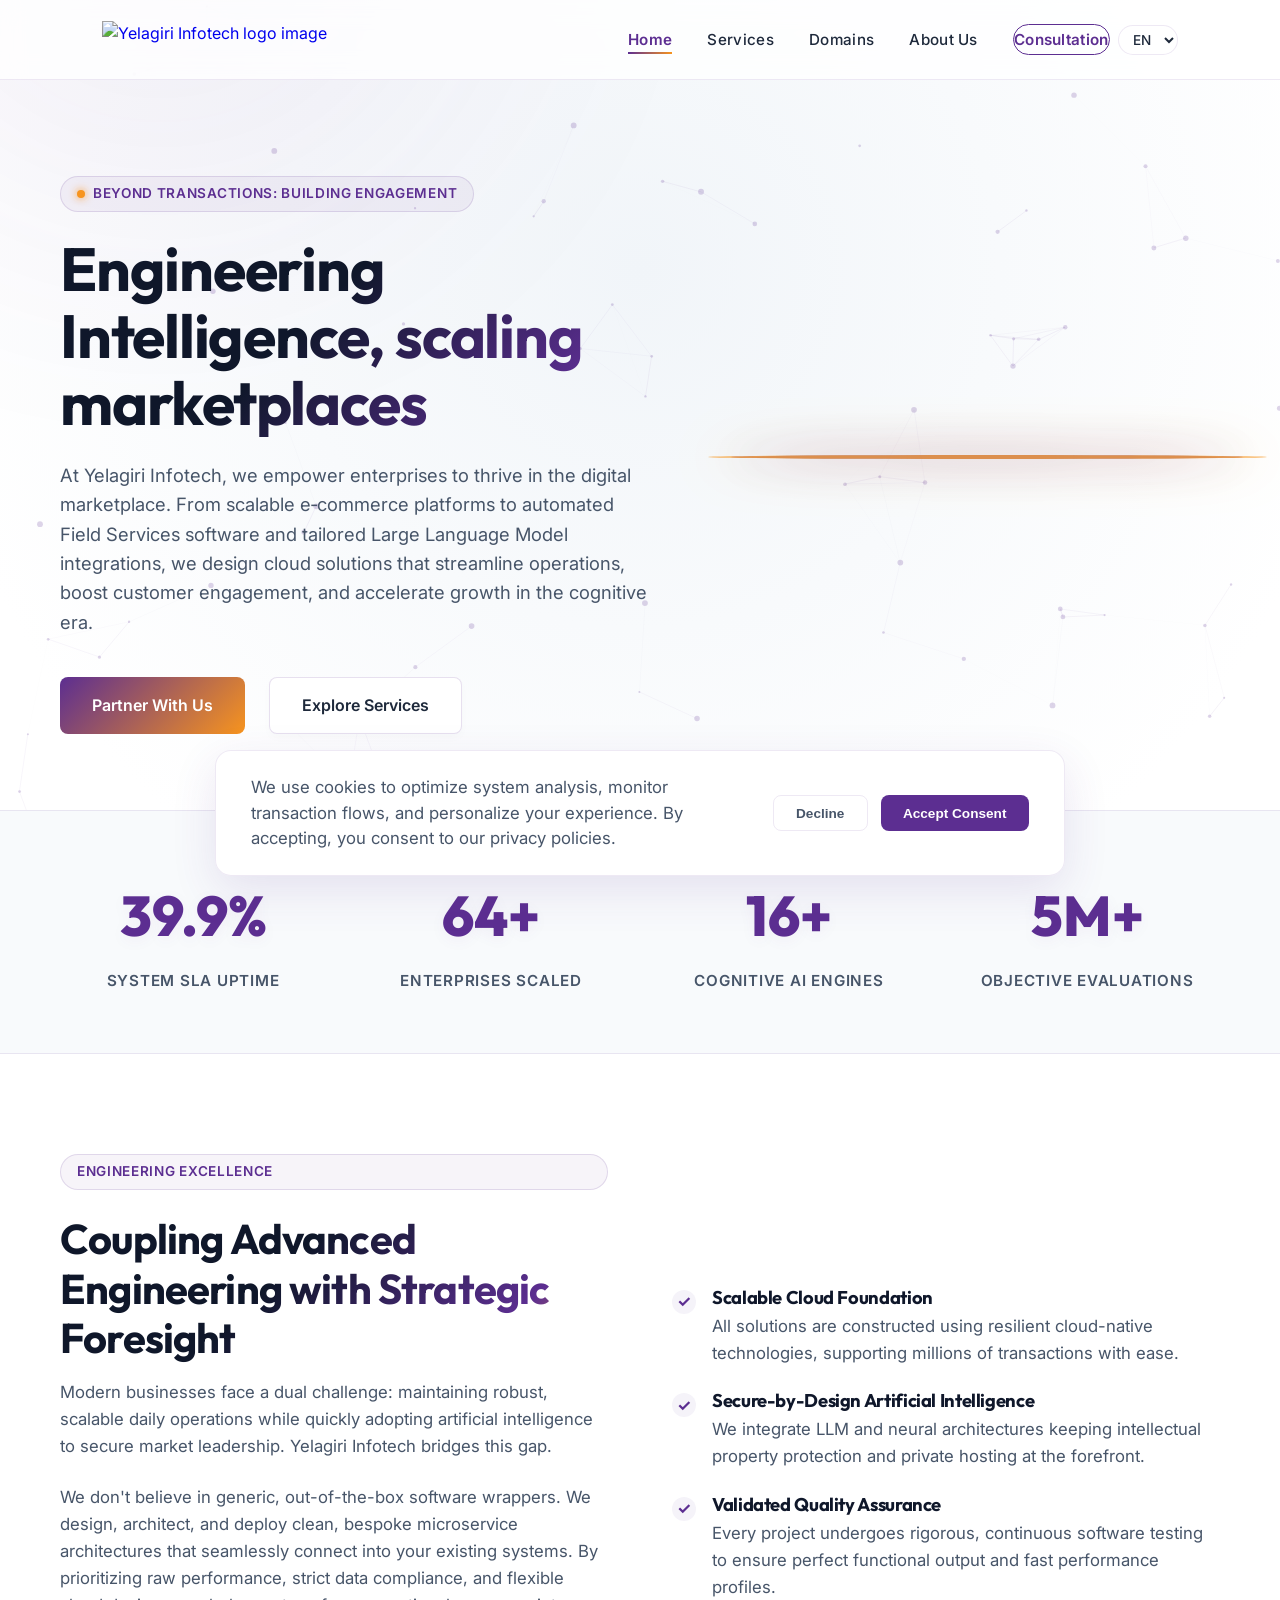
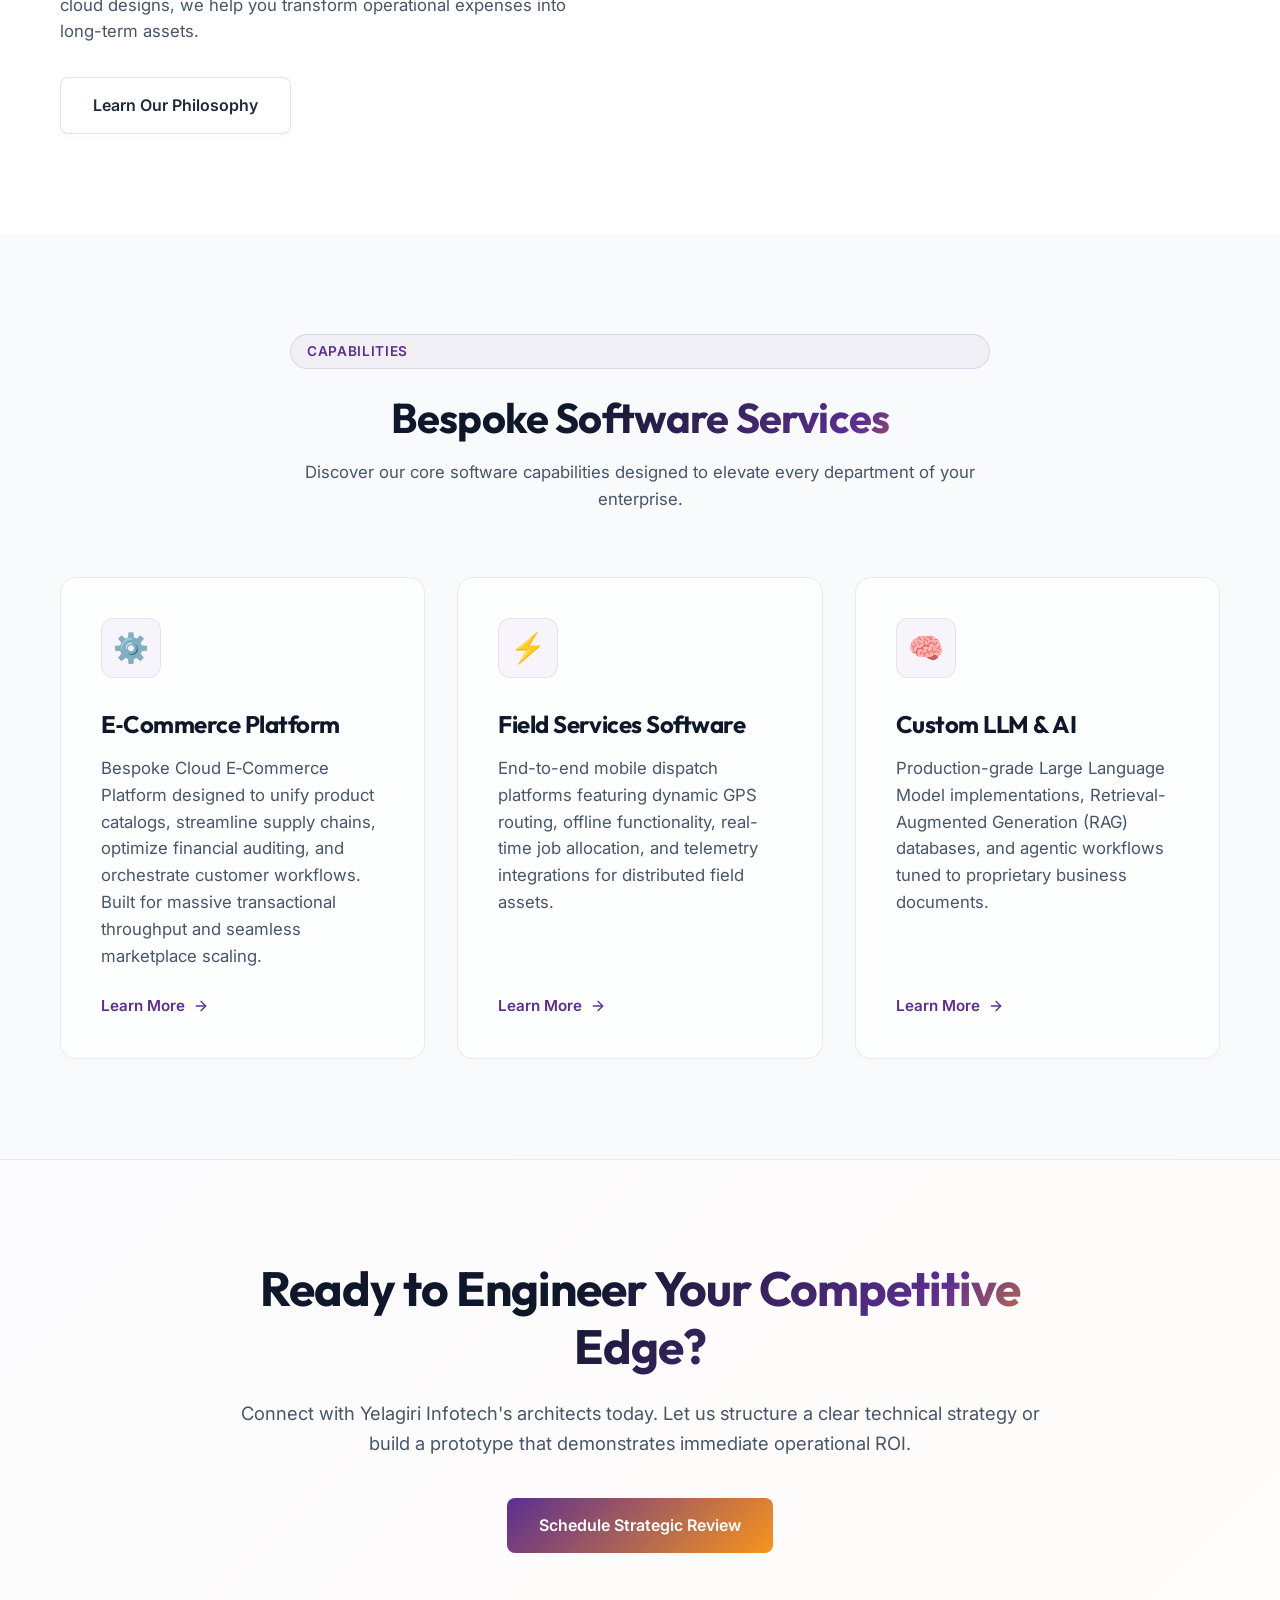
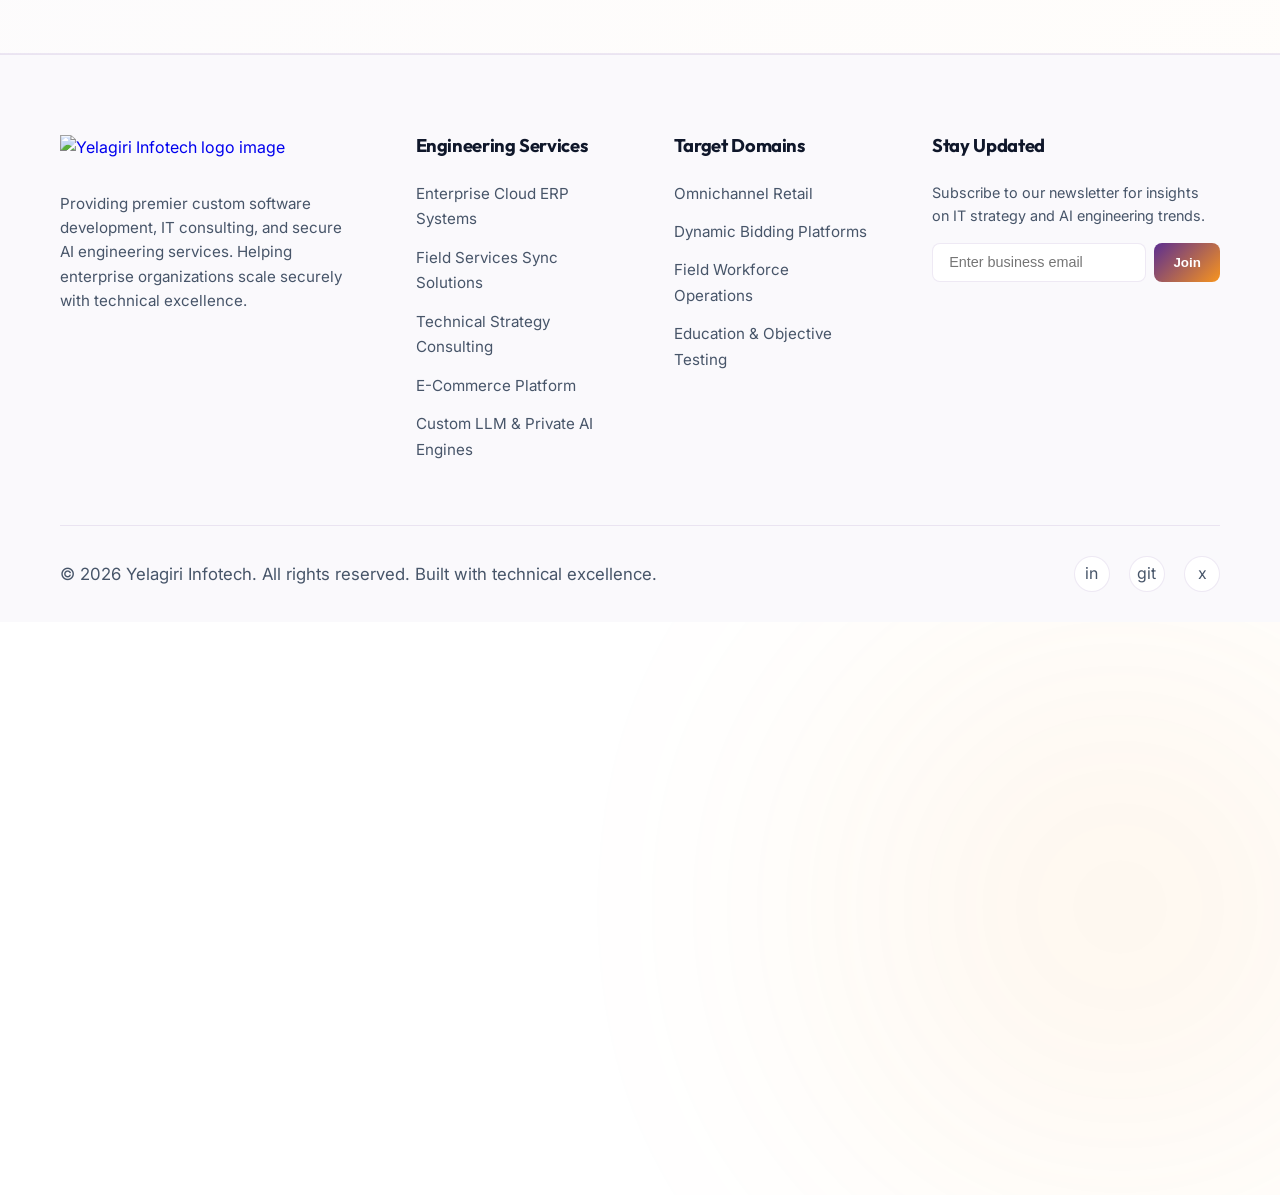
==== index.html @ 875fb86e "Add files via upload" ====
<!DOCTYPE html>
<html lang="en">
<head>
    <meta charset="UTF-8">
    <meta name="viewport" content="width=device-width, initial-scale=1.0">
    <title>Yelagiri Infotech | Engineering Intelligence.
Building Products That Last.</title>
    <meta name="description" content="Yelagiri Infotech is a premium software service provider. We engineer cloud ERP, automated Field Services software, custom Large Language Models (LLM), and provide technical strategy consulting and software testing.">
    <meta name="keywords" content="Yelagiri Infotech, AI business transformation, enterprise ERP developer, Field Services Software, Technical Strategy Consulting, Software testing services, custom LLM integration, retail software, bidding system, objective education assessment">
    
    <!-- Open Graph tags for SEO -->
    <meta property="og:title" content="Yelagiri Infotech | Delivering precision, scale, and intelligence">
    <meta property="og:description" content="Premium software development & AI strategy. Custom ERP, field services software, and LLM applications designed to optimize enterprise workflows.">
    <meta property="og:type" content="website">
    <meta property="og:url" content="https://www.yelagiriinfotech.com">
    <meta property="og:image" content="assets/yelagiri-infotech-logo.png">

    <!-- CSS -->
    <link rel="stylesheet" href="style.css">
</head>
<body>

    <!-- Particle canvas background -->
    <canvas id="bg-canvas"></canvas>
    
    <!-- Visual background glow orbs -->
    <div class="blur-orb orb-primary"></div>
    <div class="blur-orb orb-secondary"></div>

    <!-- Sticky Navigation Header -->
    <header class="header-nav" id="mainHeader">
        <a href="index.html" class="logo" id="headerLogo">
            <img src="assets/yelagiri-infotech-logo.png" alt="Yelagiri Infotech logo image" class="logo-img" id="headerLogoImg">
        </a>
        <nav style="display: flex; align-items: center;">
            <ul class="nav-links" id="navLinksList">
                <li><a href="index.html" id="navHome" class="active" data-i18n="navHome">Home</a></li>
                <li><a href="services.html" id="navServices" data-i18n="navServices">Services</a></li>
                <li><a href="domains.html" id="navDomains" data-i18n="navDomains">Domains</a></li>
                <li><a href="about.html" id="navAbout" data-i18n="navAbout">About Us</a></li>
                <li><a href="contact.html" id="navContact" class="nav-cta" data-i18n="navContact">Consultation</a></li>
            </ul>
            <div class="lang-selector-wrapper" id="headerLangWrapper">
                <select class="lang-select" aria-label="Language selector" id="headerLangSelect">
                    <option value="en">EN</option>
                    <option value="fr">FR</option>
                    <option value="es">ES</option>
                </select>
            </div>
        </nav>
        <div class="menu-toggle" id="mobileMenuBtn" aria-label="Toggle navigation menu">
            <span></span>
            <span></span>
            <span></span>
        </div>
    </header>

    <main>
        <!-- Hero Section -->
        <section class="hero-sec" id="heroSection">
            <div class="container">
                <div class="hero-grid">
                    <div class="hero-content">
                        <div class="badge" id="heroBadge">
                            <span class="badge-pulse"></span>
                            <span data-i18n="heroBadge">Next-Gen Enterprise Architecture</span>
                        </div>
                        <h1 class="hero-title gradient-text" data-i18n="heroTitle"> Engineering Intelligence.
Building Products That Last.</h1>
                        <p class="hero-desc" data-i18n="heroDesc">
                            At Yelagiri Infotech, we build custom cloud solutions that solve complex operations. We deliver next-generation ecommerce systems, automated Field Services software, robust SAAS products, specialized mobile apps and tailored Large Language Model integrations to prepare your business for the cognitive era.
                        </p>
                        <div class="hero-ctas">
                            <a href="contact.html" class="btn btn-primary" id="heroCtaPrimary" data-i18n="heroCtaPrimary">Start Your Project</a>
                            <a href="services.html" class="btn btn-secondary" id="heroCtaSecondary" data-i18n="heroCtaSecondary">Explore Services</a>
                        </div>
                    </div>
                    <div class="hero-visual">
                        <div class="hero-glow-ring"></div>
                        <div class="hero-glow-ring-2"></div>
                       <!-- <div class="image-container" id="heroImgWrapper"> 
                            <img src="assets/hero_tech_ai.png" alt="Yelagiri Infotech AI and enterprise software architecture visual representation" id="heroImg"> </div> -->
                        </div>
                    </div>
                </div>
            </div>
        </section>

        <!-- Stats Section -->
        <section class="stats-sec" id="statsSection">
            <div class="container">
                <div class="stats-grid" id="statsContainer">
                    <div class="stat-item">
                        <span class="stat-num" data-target="99" data-suffix=".9%" id="statUptime">0%</span>
                        <span class="stat-label" data-i18n="statUptimeLabel">System SLA Uptime</span>
                    </div>
                    <div class="stat-item">
                        <span class="stat-num" data-target="150" data-suffix="+" id="statClients">0</span>
                        <span class="stat-label" data-i18n="statClientsLabel">Enterprises Scaled</span>
                    </div>
                    <div class="stat-item">
                        <span class="stat-num" data-target="35" data-suffix="+" id="statLlm">0</span>
                        <span class="stat-label" data-i18n="statLlmLabel">Cognitive AI Engines</span>
                    </div>
                    <div class="stat-item">
                        <span class="stat-num" data-target="8" data-suffix="M+" id="statAssess">0</span>
                        <span class="stat-label" data-i18n="statAssessLabel">Objective Evaluations</span>
                    </div>
                </div>
            </div>
        </section>

        <!-- Intro/Core Philosophy Section -->
        <section class="section" id="philosophySection">
            <div class="container">
                <div class="about-grid">
                    <div class="about-text">
                        <div class="badge" data-i18n="philBadge">Engineering Excellence</div>
                        <h2 class="section-title gradient-text" data-i18n="philTitle">Coupling Advanced Engineering with Strategic Foresight</h2>
                        <p style="margin-bottom: 1.5rem;" data-i18n="philText1">
                            Modern businesses face a dual challenge: maintaining robust, scalable daily operations while quickly adopting artificial intelligence to secure market leadership. Yelagiri Infotech bridges this gap.
                        </p>
                        <p style="margin-bottom: 2rem;" data-i18n="philText2">
                            We don't believe in generic, out-of-the-box software wrappers. We design, architect, and deploy clean, bespoke microservice architectures that seamlessly connect into your existing systems. By prioritizing raw performance, strict data compliance, and flexible cloud designs, we help you transform operational expenses into long-term assets.
                        </p>
                        <a href="about.html" class="btn btn-secondary" id="philosophyBtn" data-i18n="philBtn">Learn Our Philosophy</a>
                    </div>
                    <div class="about-features" id="philosophyFeats">
                        <div class="about-feat-item">
                            <div class="about-feat-icon">✓</div>
                            <div class="about-feat-text">
                                <h4 data-i18n="philFeatTitle1">Scalable Cloud Foundation</h4>
                                <p data-i18n="philFeatDesc1">All solutions are constructed using resilient cloud-native technologies, supporting millions of transactions with ease.</p>
                            </div>
                        </div>
                        <div class="about-feat-item">
                            <div class="about-feat-icon">✓</div>
                            <div class="about-feat-text">
                                <h4 data-i18n="philFeatTitle2">Secure-by-Design Artificial Intelligence</h4>
                                <p data-i18n="philFeatDesc2">We integrate LLM and neural architectures keeping intellectual property protection and private hosting at the forefront.</p>
                            </div>
                        </div>
                        <div class="about-feat-item">
                            <div class="about-feat-icon">✓</div>
                            <div class="about-feat-text">
                                <h4 data-i18n="philFeatTitle3">Validated Quality Assurance</h4>
                                <p data-i18n="philFeatDesc3">Every project undergoes rigorous, continuous software testing to ensure perfect functional output and fast performance profiles.</p>
                            </div>
                        </div>
                    </div>
                </div>
            </div>
        </section>

        <!-- Services Preview Section -->
        <section class="section" id="servicesPreviewSection" style="background: var(--bg-section-alt);">
            <div class="container">
                <div class="section-header">
                    <div class="badge" data-i18n="servBadge">Capabilities</div>
                    <h2 class="section-title gradient-text" data-i18n="servTitle">Bespoke Software Services</h2>
                    <p data-i18n="servDesc">Discover our core software capabilities designed to elevate every department of your enterprise.</p>
                </div>
                <div class="glass-grid" id="serviceCardsGrid">
                    
                    <div class="glass-card" id="cardERP">
                        <div class="card-icon">⚙️</div>
                        <h3 class="card-title" data-i18n="servCardTitle1">Cloud ERP Systems</h3>
                        <p class="card-desc" data-i18n="servCardDesc1">Bespoke Enterprise Resource Planning software developed to centralize supply chains, financial auditing, inventory pools, and personnel workflows. Built for massive transactional throughput.</p>
                        <a href="services.html?tab=tab-testing" class="card-link" id="linkCardERP"><span data-i18n="servCardLink1">Learn More</span> <svg width="16" height="16" viewBox="0 0 24 24" fill="none" stroke="currentColor" stroke-width="2" stroke-linecap="round" stroke-linejoin="round"><line x1="5" y1="12" x2="19" y2="12"></line><polyline points="12 5 19 12 12 19"></polyline></svg></a>
                    </div>

                    <div class="glass-card" id="cardFieldServices">
                        <div class="card-icon">⚡</div>
                        <h3 class="card-title" data-i18n="servCardTitle2">Field Services Software</h3>
                        <p class="card-desc" data-i18n="servCardDesc2">End-to-end mobile dispatch platforms featuring dynamic GPS routing, offline functionality, real-time job allocation, and telemetry integrations for distributed field assets.</p>
                        <a href="services.html?tab=tab-field" class="card-link" id="linkCardField"><span data-i18n="servCardLink2">Learn More</span> <svg width="16" height="16" viewBox="0 0 24 24" fill="none" stroke="currentColor" stroke-width="2" stroke-linecap="round" stroke-linejoin="round"><line x1="5" y1="12" x2="19" y2="12"></line><polyline points="12 5 19 12 12 19"></polyline></svg></a>
                    </div>

                    <div class="glass-card" id="cardLLM">
                        <div class="card-icon">🧠</div>
                        <h3 class="card-title" data-i18n="servCardTitle3">Custom LLM & AI</h3>
                        <p class="card-desc" data-i18n="servCardDesc3">Production-grade Large Language Model implementations, Retrieval-Augmented Generation (RAG) databases, and agentic workflows tuned to proprietary business documents.</p>
                        <a href="services.html?tab=tab-llm" class="card-link" id="linkCardLlm"><span data-i18n="servCardLink3">Learn More</span> <svg width="16" height="16" viewBox="0 0 24 24" fill="none" stroke="currentColor" stroke-width="2" stroke-linecap="round" stroke-linejoin="round"><line x1="5" y1="12" x2="19" y2="12"></line><polyline points="12 5 19 12 12 19"></polyline></svg></a>
                    </div>

                </div>
            </div>
        </section>

        <!-- CTA Section -->
        <section class="section cta-sec" id="homepageCtaSec">
            <div class="container">
                <div class="cta-box">
                    <h2 class="cta-title gradient-text" data-i18n="ctaTitle">Ready to Engineer Your Competitive Edge?</h2>
                    <p class="cta-desc" data-i18n="ctaDesc">
                        Connect with Yelagiri Infotech's architects today. Let us structure a clear technical strategy or build a prototype that demonstrates immediate operational ROI.
                    </p>
                    <a href="contact.html" class="btn btn-primary" id="ctaBtnMain" data-i18n="ctaBtn">Schedule Strategic Review</a>
                </div>
            </div>
        </section>
    </main>

    <!-- Footer -->
    <footer class="footer" id="mainFooter">
        <div class="container">
            <div class="footer-grid">
                <div class="footer-logo-desc">
                    <a href="index.html" class="logo" id="footerLogo">
                        <img src="assets/yelagiri-infotech-logo.png" alt="Yelagiri Infotech logo image" class="logo-img" id="footerLogoImg">
                    </a>
                    <p class="footer-desc" data-i18n="footerDesc">
                        Providing premier custom software development, IT consulting, and secure AI engineering services. Helping enterprise organizations scale securely with technical excellence.
                    </p>
                </div>
                <div>
                    <h3 class="footer-title" data-i18n="footerServicesTitle">Engineering Services</h3>
                    <ul class="footer-links" id="footerServicesLinks">
                        <li><a href="services.html?tab=tab-erp" id="fLinkERP" data-i18n="optErp">Enterprise ERP Systems</a></li>
                        <li><a href="services.html?tab=tab-field" id="fLinkField" data-i18n="optField">Field Services Software</a></li>
                        <li><a href="services.html?tab=tab-strategy" id="fLinkStrategy" data-i18n="optStrategy">Tech Strategy Consulting</a></li>
                        <li><a href="services.html?tab=tab-testing" id="fLinkTesting" data-i18n="optTesting">E-Commerce Platform</a></li>
                        <li><a href="services.html?tab=tab-llm" id="fLinkLlm" data-i18n="optLlm">LLM & Generative AI</a></li>
                    </ul>
                </div>
                <div>
                    <h3 class="footer-title" data-i18n="footerDomainsTitle">Target Domains</h3>
                    <ul class="footer-links" id="footerDomainsLinks">
                        <li><a href="domains.html#retail" id="fLinkRetail">Omnichannel Retail</a></li>
                        <li><a href="domains.html#bidding" id="fLinkBidding">Dynamic Bidding Platforms</a></li>
                        <li><a href="domains.html#field" id="fLinkFieldSect">Field Workforce Operations</a></li>
                        <li><a href="domains.html#education" id="fLinkEdu">Education & Objective Testing</a></li>
                    </ul>
                </div>
                <div>
                    <h3 class="footer-title" data-i18n="footerNewsletterTitle">Stay Updated</h3>
                    <p class="footer-newsletter-p" data-i18n="footerNewsletterP">Subscribe to our newsletter for insights on IT strategy and AI engineering trends.</p>
                    <form class="newsletter-form" id="newsletterForm" onsubmit="event.preventDefault(); alert('Thank you for subscribing to Yelagiri Infotech insights!'); this.reset();">
                        <input type="email" class="newsletter-input" data-i18n="footerNewsletterPlaceholder" placeholder="Enter business email" required aria-label="Business email address">
                        <button type="submit" class="newsletter-btn" id="newsletterSubmit" data-i18n="footerNewsletterBtn">Join</button>
                    </form>
                </div>
            </div>
            <div class="footer-bottom">
                <p data-i18n="footerCopyright">&copy; 2026 Yelagiri Infotech. All rights reserved. Built with technical excellence.</p>
                <div class="social-links">
                    <a href="https://linkedin.com" target="_blank" rel="noopener" class="social-link" id="socLinkedin" aria-label="Yelagiri Infotech LinkedIn profile">in</a>
                    <a href="https://github.com" target="_blank" rel="noopener" class="social-link" id="socGithub" aria-label="Yelagiri Infotech GitHub workspace">git</a>
                    <a href="https://twitter.com" target="_blank" rel="noopener" class="social-link" id="socTwitter" aria-label="Yelagiri Infotech Twitter profile">x</a>
                </div>
            </div>
        </div>
    </footer>

    <!-- Cookie Consent Banner -->
    <div class="cookie-banner" id="cookieBanner">
        <div class="cookie-content">
            <p data-i18n="cookieText">We use cookies to optimize system analysis, monitor transaction flows, and personalize your experience. By accepting, you consent to our privacy policies.</p>
        </div>
        <div class="cookie-btns">
            <button class="cookie-btn cookie-btn-decline" id="cookieDeclineBtn" data-i18n="cookieDecline">Decline</button>
            <button class="cookie-btn cookie-btn-accept" id="cookieAcceptBtn" data-i18n="cookieAccept">Accept Consent</button>
        </div>
    </div>

    <!-- Script -->
    <script src="script.js"></script>
</body>
</html>
---- style.css ----
@import url('https://fonts.googleapis.com/css2?family=Inter:wght@300;400;500;600&family=Outfit:wght@400;500;600;700;800&display=swap');

/* --- Theme Variables (Light Mode Redesign) --- */
:root {
    --bg-main: #ffffff;
    --bg-section-alt: #f8fafc;
    --bg-card: rgba(255, 255, 255, 0.75);
    --bg-card-hover: rgba(255, 255, 255, 0.95);
    --border-card: rgba(92, 46, 145, 0.1);
    --border-card-active: rgba(247, 148, 30, 0.4);
    
    --color-primary: #5c2e91;       /* Corporate Purple */
    --color-secondary: #f7941e;     /* Corporate Orange */
    --color-accent: #5c2e91;
    --color-success: #10B981;
    
    --text-main: #1e293b;           /* Slate Dark */
    --text-muted: #475569;          /* Slate Medium */
    --text-dark: #0f172a;
    
    --font-heading: 'Outfit', sans-serif;
    --font-body: 'Inter', sans-serif;
    
    --glow-primary: 0 0 20px rgba(92, 46, 145, 0.15);
    --glow-secondary: 0 0 20px rgba(247, 148, 30, 0.15);
    
    --transition-fast: 0.2s ease;
    --transition-medium: 0.4s cubic-bezier(0.16, 1, 0.3, 1);
}

/* --- Base Resets --- */
* {
    margin: 0;
    padding: 0;
    box-sizing: border-box;
}

html {
    scroll-behavior: smooth;
    font-size: 16px;
    background-color: var(--bg-main);
    color: var(--text-main);
    font-family: var(--font-body);
}

body {
    min-height: 100vh;
    overflow-x: hidden;
    position: relative;
    line-height: 1.6;
}

/* --- Layout Background and AI Particles Canvas --- */
#bg-canvas {
    position: fixed;
    top: 0;
    left: 0;
    width: 100%;
    height: 100%;
    z-index: -2;
    pointer-events: none;
    background: radial-gradient(circle at 50% 30%, #f1f5f9 0%, var(--bg-main) 80%);
}

.blur-orb {
    position: absolute;
    width: 45vw;
    height: 45vw;
    border-radius: 50%;
    z-index: -1;
    filter: blur(140px);
    pointer-events: none;
    opacity: 0.08; /* Softened for light mode */
}

.orb-primary {
    top: -10%;
    left: -10%;
    background: var(--color-primary);
    animation: orb-drift 25s infinite alternate ease-in-out;
}

.orb-secondary {
    bottom: -15%;
    right: -10%;
    background: var(--color-secondary);
    animation: orb-drift 30s infinite alternate-reverse ease-in-out;
}

@keyframes orb-drift {
    0% { transform: translate(0, 0) scale(1); }
    100% { transform: translate(8%, 5%) scale(1.15); }
}

/* --- Scrollbar Customization --- */
::-webkit-scrollbar {
    width: 8px;
}
::-webkit-scrollbar-track {
    background: var(--bg-main);
}
::-webkit-scrollbar-thumb {
    background: #e2e8f0;
    border-radius: 4px;
}
::-webkit-scrollbar-thumb:hover {
    background: var(--color-primary);
}

/* --- Typography Helpers --- */
h1, h2, h3, h4, h5, h6 {
    font-family: var(--font-heading);
    font-weight: 700;
    letter-spacing: -0.02em;
    line-height: 1.2;
    color: var(--text-dark);
}

.gradient-text {
    background: linear-gradient(135deg, var(--text-dark) 40%, var(--color-primary) 80%, var(--color-secondary) 100%);
    -webkit-background-clip: text;
    -webkit-text-fill-color: transparent;
}

.gradient-accent-text {
    background: linear-gradient(135deg, var(--color-primary) 0%, var(--color-secondary) 100%);
    -webkit-background-clip: text;
    -webkit-text-fill-color: transparent;
}

p {
    font-size: 1.05rem;
    color: var(--text-muted);
    font-weight: 400;
}

/* --- Premium Navigation Header --- */
.header-nav {
    position: fixed;
    top: 0;
    left: 0;
    width: 100%;
    height: 80px;
    display: flex;
    justify-content: space-between;
    align-items: center;
    padding: 0 8%;
    background: rgba(255, 255, 255, 0.8);
    backdrop-filter: blur(12px);
    -webkit-backdrop-filter: blur(12px);
    border-bottom: 1px solid var(--border-card);
    z-index: 1000;
    transition: var(--transition-medium);
}

.header-nav.scrolled {
    height: 70px;
    background: rgba(255, 255, 255, 0.95);
    box-shadow: 0 10px 30px rgba(92, 46, 145, 0.05);
}

.logo {
    display: flex;
    align-items: center;
    text-decoration: none;
}

.logo-img {
    height: 38px;
    width: auto;
    object-fit: contain;
    transition: var(--transition-fast);
}

.logo:hover .logo-img {
    transform: scale(1.02);
}

.nav-links {
    display: flex;
    list-style: none;
    gap: 2.2rem;
    align-items: center;
}

.nav-links a {
    text-decoration: none;
    color: var(--text-main);
    font-size: 0.95rem;
    font-weight: 500;
    letter-spacing: 0.02em;
    transition: var(--transition-fast);
    position: relative;
    padding: 5px 0;
}

.nav-links a::after {
    content: '';
    position: absolute;
    bottom: 0;
    left: 0;
    width: 0;
    height: 2px;
    background: linear-gradient(90deg, var(--color-primary), var(--color-secondary));
    transition: var(--transition-medium);
}

.nav-links a:hover {
    color: var(--color-primary);
}

.nav-links a:hover::after,
.nav-links a.active::after {
    width: 100%;
}

.nav-links a.active {
    color: var(--color-primary);
    font-weight: 600;
}

.nav-cta {
    padding: 0.6rem 1.4rem;
    border-radius: 30px;
    border: 1px solid var(--color-primary);
    background: transparent;
    color: var(--color-primary) !important;
    font-weight: 600 !important;
}

.nav-cta:hover {
    background: linear-gradient(135deg, var(--color-primary), var(--color-secondary));
    color: #ffffff !important;
    border-color: transparent;
    transform: translateY(-2px);
    box-shadow: var(--glow-primary);
}

.nav-cta::after {
    display: none !important;
}

/* Language Switcher Styling */
.lang-selector-wrapper {
    display: flex;
    align-items: center;
    margin-left: 0.5rem;
}

.lang-select {
    background: #ffffff;
    border: 1px solid var(--border-card);
    border-radius: 20px;
    padding: 5px 10px;
    color: var(--text-main);
    font-family: var(--font-body);
    font-size: 0.85rem;
    font-weight: 500;
    cursor: pointer;
    outline: none;
    transition: var(--transition-fast);
}

.lang-select:hover {
    border-color: var(--color-primary);
}

.lang-select:focus {
    border-color: var(--color-primary);
    box-shadow: 0 0 0 2px rgba(92, 46, 145, 0.1);
}

.menu-toggle {
    display: none;
    flex-direction: column;
    width: 24px;
    cursor: pointer;
    gap: 6px;
}

.menu-toggle span {
    height: 2px;
    width: 100%;
    background-color: var(--text-main);
    transition: var(--transition-fast);
}

/* --- Container Details --- */
.container {
    max-width: 1200px;
    margin: 0 auto;
    padding: 0 20px;
}

/* --- Hero Section Styling --- */
.hero-sec {
    min-height: 90vh;
    display: flex;
    align-items: center;
    padding-top: 100px;
    position: relative;
}

.hero-grid {
    display: grid;
    grid-template-columns: 1.15fr 0.85fr;
    gap: 4rem;
    align-items: center;
}

.hero-content {
    display: flex;
    flex-direction: column;
}

.badge {
    align-self: flex-start;
    display: flex;
    align-items: center;
    gap: 8px;
    padding: 6px 16px;
    background: rgba(92, 46, 145, 0.05);
    border: 1px solid rgba(92, 46, 145, 0.15);
    border-radius: 50px;
    color: var(--color-primary);
    font-size: 0.85rem;
    font-weight: 600;
    margin-bottom: 1.5rem;
    letter-spacing: 0.05em;
    text-transform: uppercase;
}

.badge-pulse {
    width: 8px;
    height: 8px;
    background-color: var(--color-secondary);
    border-radius: 50%;
    box-shadow: 0 0 8px var(--color-secondary);
    animation: badge-glow 1.5s infinite alternate;
}

@keyframes badge-glow {
    0% { opacity: 0.4; }
    100% { opacity: 1; transform: scale(1.2); }
}

.hero-title {
    font-size: 3.8rem;
    line-height: 1.1;
    margin-bottom: 1.5rem;
}

.hero-desc {
    font-size: 1.15rem;
    margin-bottom: 2.5rem;
    max-width: 95%;
}

.hero-ctas {
    display: flex;
    gap: 1.5rem;
}

.btn {
    display: inline-flex;
    align-items: center;
    justify-content: center;
    padding: 0.9rem 2rem;
    font-size: 1rem;
    font-weight: 600;
    border-radius: 8px;
    text-decoration: none;
    transition: var(--transition-medium);
    cursor: pointer;
}

.btn-primary {
    background: linear-gradient(135deg, var(--color-primary), var(--color-secondary));
    color: #ffffff;
    border: none;
}

.btn-primary:hover {
    transform: translateY(-3px);
    box-shadow: 0 10px 25px rgba(92, 46, 145, 0.25);
}

.btn-secondary {
    background: #ffffff;
    color: var(--text-main);
    border: 1px solid rgba(92, 46, 145, 0.15);
    box-shadow: 0 4px 10px rgba(0, 0, 0, 0.02);
}

.btn-secondary:hover {
    background: var(--bg-section-alt);
    border-color: rgba(92, 46, 145, 0.3);
    transform: translateY(-3px);
}

.hero-visual {
    position: relative;
    display: flex;
    justify-content: center;
}

.image-container {
    width: 100%;
    max-width: 450px;
    aspect-ratio: 1/1;
    border-radius: 20px;
    background: linear-gradient(135deg, rgba(92, 46, 145, 0.03), rgba(247, 148, 30, 0.03));
    border: 1px solid var(--border-card);
    overflow: hidden;
    position: relative;
    box-shadow: 0 20px 40px rgba(92, 46, 145, 0.05);
}

.image-container img {
    width: 100%;
    height: 100%;
    object-fit: cover;
    opacity: 0.95;
    transition: var(--transition-medium);
}

.image-container:hover img {
    transform: scale(1.03);
}

.hero-glow-ring {
    position: absolute;
    width: 110%;
    height: 110%;
    border: 2px solid rgba(92, 46, 145, 0.6);   /* thicker, more visible */
    border-radius: 50%;
    top: -5%;
    left: -5%;
    z-index: -1;
    animation: spin-clockwise 20s linear infinite;
    box-shadow: 0 0 40px rgba(92, 46, 145, 0.8); /* glowing effect */
}

.hero-glow-ring-2 {
    position: absolute;
    width: 120%;
    height: 120%;
    border: 2px solid rgba(247, 148, 30, 0.7);   /* stronger orange */
    border-radius: 50%;
    top: -10%;
    left: -10%;
    z-index: -1;
    animation: spin-counter 40s linear infinite;
    box-shadow: 0 0 50px rgba(247, 148, 30, 0.9); /* glowing effect */
}

@keyframes spin-clockwise {
    100% { transform: rotate(360deg); }
}
@keyframes spin-counter {
    100% { transform: rotate(-360deg); }
}

/* --- Sections Common Structure --- */
.section {
    padding: 100px 0;
    position: relative;
}

.section-header {
    text-align: center;
    max-width: 700px;
    margin: 0 auto 4rem auto;
}

.section-header .badge {
    margin-left: auto;
    margin-right: auto;
}

.section-title {
    font-size: 2.6rem;
    margin-bottom: 1rem;
}

/* --- Glassmorphism Card System --- */
.glass-grid {
    display: grid;
    grid-template-columns: repeat(auto-fit, minmax(320px, 1fr));
    gap: 2rem;
}

.glass-card {
    background: var(--bg-card);
    border: 1px solid var(--border-card);
    border-radius: 16px;
    padding: 2.5rem;
    backdrop-filter: blur(8px);
    -webkit-backdrop-filter: blur(8px);
    transition: var(--transition-medium);
    position: relative;
    overflow: hidden;
    display: flex;
    flex-direction: column;
    box-shadow: 0 4px 20px rgba(0, 0, 0, 0.01);
}

.glass-card::before {
    content: '';
    position: absolute;
    top: 0;
    left: 0;
    width: 100%;
    height: 100%;
    background: linear-gradient(135deg, rgba(92, 46, 145, 0.03) 0%, transparent 50%);
    opacity: 0;
    transition: var(--transition-medium);
    pointer-events: none;
}

.glass-card:hover {
    transform: translateY(-8px);
    background: var(--bg-card-hover);
    border-color: var(--border-card-active);
    box-shadow: 0 20px 40px rgba(92, 46, 145, 0.06);
}

.glass-card:hover::before {
    opacity: 1;
}

.card-icon {
    width: 60px;
    height: 60px;
    border-radius: 12px;
    background: rgba(92, 46, 145, 0.04);
    border: 1px solid rgba(92, 46, 145, 0.1);
    display: flex;
    align-items: center;
    justify-content: center;
    color: var(--color-primary);
    font-size: 1.8rem;
    margin-bottom: 2rem;
    transition: var(--transition-fast);
}

.glass-card:hover .card-icon {
    background: linear-gradient(135deg, var(--color-primary), var(--color-secondary));
    color: #ffffff;
    box-shadow: var(--glow-primary);
    transform: scale(1.08);
    border-color: transparent;
}

.card-title {
    font-size: 1.5rem;
    margin-bottom: 1rem;
    color: var(--text-dark);
}

.card-desc {
    margin-bottom: 1.5rem;
    flex-grow: 1;
    color: var(--text-muted);
}

.card-link {
    display: inline-flex;
    align-items: center;
    gap: 8px;
    color: var(--color-primary);
    text-decoration: none;
    font-weight: 600;
    font-size: 0.95rem;
    transition: var(--transition-fast);
}

.card-link svg {
    transition: var(--transition-fast);
}

.glass-card:hover .card-link {
    color: var(--color-secondary);
}

.glass-card:hover .card-link svg {
    transform: translateX(4px);
}

/* --- Stats Ticker Section --- */
.stats-sec {
    background: var(--bg-section-alt);
    border-top: 1px solid var(--border-card);
    border-bottom: 1px solid var(--border-card);
    padding: 60px 0;
}

.stats-grid {
    display: grid;
    grid-template-columns: repeat(4, 1fr);
    gap: 2rem;
    text-align: center;
}

.stat-item {
    display: flex;
    flex-direction: column;
    align-items: center;
}

.stat-num {
    font-size: 3.5rem;
    font-weight: 800;
    color: var(--color-primary);
    margin-bottom: 0.5rem;
    font-family: var(--font-heading);
    text-shadow: 0 4px 15px rgba(92, 46, 145, 0.05);
}

.stat-label {
    font-size: 0.95rem;
    color: var(--text-muted);
    font-weight: 600;
    text-transform: uppercase;
    letter-spacing: 0.05em;
}

/* --- Domain Matrix / Showcase Section --- */
.domain-grid {
    display: grid;
    grid-template-columns: repeat(2, 1fr);
    gap: 2.5rem;
}

.domain-card {
    display: flex;
    flex-direction: column;
    background: var(--bg-card);
    border: 1px solid var(--border-card);
    border-radius: 20px;
    overflow: hidden;
    backdrop-filter: blur(8px);
    -webkit-backdrop-filter: blur(8px);
    transition: var(--transition-medium);
    box-shadow: 0 4px 20px rgba(0, 0, 0, 0.01);
}

.domain-card:hover {
    transform: translateY(-8px);
    border-color: var(--border-card-active);
    background: var(--bg-card-hover);
    box-shadow: 0 20px 40px rgba(92, 46, 145, 0.05);
}

.domain-img-box {
    width: 100%;
    height: 240px;
    overflow: hidden;
    position: relative;
    border-bottom: 1px solid var(--border-card);
}

.domain-img-box img {
    width: 100%;
    height: 100%;
    object-fit: cover;
    opacity: 0.9;
    transition: var(--transition-medium);
}

.domain-card:hover .domain-img-box img {
    transform: scale(1.03);
}

.domain-overlay {
    position: absolute;
    top: 15px;
    left: 15px;
    background: rgba(255, 255, 255, 0.9);
    padding: 6px 14px;
    border-radius: 30px;
    border: 1px solid var(--border-card);
    font-size: 0.8rem;
    font-weight: 600;
    color: var(--color-primary);
    box-shadow: 0 2px 8px rgba(0,0,0,0.05);
}

.domain-body {
    padding: 2.5rem;
}

.domain-body h3 {
    font-size: 1.6rem;
    margin-bottom: 1rem;
    color: var(--text-dark);
}

/* --- About Focus Blocks --- */
.about-grid {
    display: grid;
    grid-template-columns: 1fr 1fr;
    gap: 4rem;
    align-items: center;
}

.about-features {
    display: flex;
    flex-direction: column;
    gap: 1.5rem;
}

.about-feat-item {
    display: flex;
    gap: 1rem;
}

.about-feat-icon {
    flex-shrink: 0;
    width: 24px;
    height: 24px;
    border-radius: 50%;
    background: rgba(92, 46, 145, 0.06);
    color: var(--color-primary);
    display: flex;
    align-items: center;
    justify-content: center;
    margin-top: 3px;
    font-weight: bold;
}

.about-feat-text h4 {
    margin-bottom: 0.25rem;
    color: var(--text-dark);
    font-size: 1.15rem;
}

/* --- Services Tab/Category Section --- */
.services-tabs-container {
    margin-top: 3rem;
}

.tabs-nav {
    display: flex;
    justify-content: center;
    gap: 1rem;
    list-style: none;
    margin-bottom: 3.5rem;
    flex-wrap: wrap;
}

.tab-btn {
    padding: 0.8rem 1.8rem;
    background: #ffffff;
    border: 1px solid var(--border-card);
    color: var(--text-muted);
    border-radius: 30px;
    cursor: pointer;
    font-weight: 600;
    font-size: 0.95rem;
    transition: var(--transition-medium);
    box-shadow: 0 2px 8px rgba(0,0,0,0.01);
}

.tab-btn:hover {
    color: var(--color-primary);
    border-color: rgba(92, 46, 145, 0.3);
}

.tab-btn.active {
    color: #ffffff;
    background: linear-gradient(135deg, var(--color-primary), var(--color-secondary));
    border-color: transparent;
    box-shadow: var(--glow-primary);
}

.tab-content {
    display: none;
    animation: fade-in-scale 0.5s cubic-bezier(0.16, 1, 0.3, 1) forwards;
}

.tab-content.active {
    display: grid;
    grid-template-columns: 1.1fr 0.9fr;
    gap: 4rem;
    align-items: center;
}

@keyframes fade-in-scale {
    from {
        opacity: 0;
        transform: scale(0.97) translateY(10px);
    }
    to {
        opacity: 1;
        transform: scale(1) translateY(0);
    }
}

.service-bullets {
    margin-top: 1.5rem;
    list-style: none;
}

.service-bullets li {
    position: relative;
    padding-left: 24px;
    margin-bottom: 0.8rem;
    color: var(--text-muted);
    font-size: 1rem;
}

.service-bullets li::before {
    content: "✓";
    position: absolute;
    left: 0;
    color: var(--color-secondary);
    font-weight: 900;
}

/* --- Contact Page Form Styling --- */
.contact-grid {
    display: grid;
    grid-template-columns: 0.85fr 1.15fr;
    gap: 4rem;
}

.contact-info-box {
    display: flex;
    flex-direction: column;
    gap: 2rem;
}

.contact-item {
    display: flex;
    gap: 1.2rem;
}

.contact-icon {
    width: 50px;
    height: 50px;
    border-radius: 10px;
    background: rgba(92, 46, 145, 0.04);
    border: 1px solid rgba(92, 46, 145, 0.1);
    display: flex;
    align-items: center;
    justify-content: center;
    color: var(--color-primary);
    font-size: 1.4rem;
    flex-shrink: 0;
}

.contact-details h4 {
    font-size: 1.1rem;
    margin-bottom: 0.25rem;
    color: var(--text-dark);
}

.contact-form-wrapper {
    background: var(--bg-card);
    border: 1px solid var(--border-card);
    border-radius: 20px;
    padding: 3rem;
    backdrop-filter: blur(8px);
    -webkit-backdrop-filter: blur(8px);
    box-shadow: 0 10px 30px rgba(92, 46, 145, 0.02);
}

.form-group-row {
    display: grid;
    grid-template-columns: 1fr 1fr;
    gap: 1.5rem;
    margin-bottom: 1.5rem;
}

.form-group {
    margin-bottom: 1.5rem;
    display: flex;
    flex-direction: column;
}

.form-group label {
    font-size: 0.9rem;
    font-weight: 600;
    color: var(--text-main);
    margin-bottom: 0.5rem;
}

.form-control {
    background: #ffffff;
    border: 1px solid var(--border-card);
    padding: 0.85rem 1.2rem;
    border-radius: 8px;
    color: var(--text-main);
    font-family: var(--font-body);
    font-size: 0.95rem;
    transition: var(--transition-fast);
}

.form-control:focus {
    outline: none;
    border-color: var(--color-primary);
    box-shadow: 0 0 0 3px rgba(92, 46, 145, 0.15);
}

textarea.form-control {
    resize: vertical;
    min-height: 120px;
}

.form-feedback {
    margin-top: 1rem;
    font-size: 0.95rem;
    display: none;
    align-items: center;
    gap: 8px;
    font-weight: 500;
}

.form-feedback.success {
    display: flex;
    color: var(--color-success);
}

.form-feedback.error {
    display: flex;
    color: #EF4444;
}

/* --- Call To Action Section --- */
.cta-sec {
    background: linear-gradient(135deg, rgba(92, 46, 145, 0.02) 0%, rgba(247, 148, 30, 0.02) 100%);
    border-top: 1px solid var(--border-card);
    border-bottom: 1px solid var(--border-card);
    text-align: center;
    position: relative;
    overflow: hidden;
}

.cta-box {
    max-width: 800px;
    margin: 0 auto;
    position: relative;
    z-index: 1;
}

.cta-title {
    font-size: 3rem;
    margin-bottom: 1.5rem;
}

.cta-desc {
    font-size: 1.15rem;
    margin-bottom: 2.5rem;
    color: var(--text-muted);
}

/* --- Premium Footer --- */
.footer {
    background: #FAF9FC; /* Very soft purple-white */
    border-top: 1px solid var(--border-card);
    padding: 80px 0 30px 0;
}

.footer-grid {
    display: grid;
    grid-template-columns: 1.5fr 1fr 1fr 1.2fr;
    gap: 4rem;
    margin-bottom: 50px;
}

.footer-logo-desc {
    display: flex;
    flex-direction: column;
}

.footer-desc {
    margin-top: 1.2rem;
    font-size: 0.95rem;
    line-height: 1.6;
    color: var(--text-muted);
}

.footer-title {
    font-size: 1.15rem;
    margin-bottom: 1.5rem;
    color: var(--text-dark);
    font-weight: 700;
}

.footer-links {
    list-style: none;
}

.footer-links li {
    margin-bottom: 0.8rem;
}

.footer-links a {
    text-decoration: none;
    color: var(--text-muted);
    font-size: 0.95rem;
    transition: var(--transition-fast);
}

.footer-links a:hover {
    color: var(--color-primary);
    padding-left: 5px;
}

.footer-newsletter-p {
    font-size: 0.9rem;
    margin-bottom: 1rem;
    color: var(--text-muted);
}

.newsletter-form {
    display: flex;
    gap: 8px;
}

.newsletter-input {
    flex-grow: 1;
    background: #ffffff;
    border: 1px solid var(--border-card);
    border-radius: 8px;
    padding: 0.65rem 1rem;
    color: var(--text-main);
    font-size: 0.9rem;
}

.newsletter-input:focus {
    outline: none;
    border-color: var(--color-primary);
}

.newsletter-btn {
    padding: 0.65rem 1.2rem;
    border: none;
    border-radius: 8px;
    background: linear-gradient(135deg, var(--color-primary), var(--color-secondary));
    color: #ffffff;
    font-weight: 600;
    cursor: pointer;
    transition: var(--transition-medium);
}

.newsletter-btn:hover {
    box-shadow: var(--glow-primary);
    transform: translateY(-1px);
}

.footer-bottom {
    border-top: 1px solid var(--border-card);
    padding-top: 30px;
    display: flex;
    justify-content: space-between;
    align-items: center;
    color: var(--text-muted);
    font-size: 0.85rem;
}

.social-links {
    display: flex;
    gap: 1.2rem;
}

.social-link {
    width: 36px;
    height: 36px;
    border-radius: 50%;
    border: 1px solid var(--border-card);
    background: #ffffff;
    display: flex;
    align-items: center;
    justify-content: center;
    color: var(--text-muted);
    font-size: 1rem;
    text-decoration: none;
    transition: var(--transition-medium);
}

.social-link:hover {
    color: var(--color-primary);
    border-color: var(--color-primary);
    background: rgba(92, 46, 145, 0.04);
    transform: translateY(-3px);
}

/* --- Cookie Consent Banner Styling --- */
.cookie-banner {
    position: fixed;
    bottom: -200px;
    left: 50%;
    transform: translateX(-50%);
    width: 90%;
    max-width: 850px;
    background: rgba(255, 255, 255, 0.95);
    border: 1px solid var(--border-card);
    box-shadow: 0 15px 45px rgba(92, 46, 145, 0.12);
    border-radius: 16px;
    padding: 1.5rem 2.2rem;
    display: flex;
    justify-content: space-between;
    align-items: center;
    gap: 2.5rem;
    z-index: 9999;
    backdrop-filter: blur(12px);
    -webkit-backdrop-filter: blur(12px);
    transition: bottom 0.6s cubic-bezier(0.16, 1, 0.3, 1);
}

.cookie-banner.show {
    bottom: 24px;
}

.cookie-content {
    font-size: 0.92rem;
    color: var(--text-muted);
    line-height: 1.5;
}

.cookie-content p {
    margin: 0;
    color: var(--text-muted);
}

.cookie-btns {
    display: flex;
    gap: 0.8rem;
    flex-shrink: 0;
}

.cookie-btn {
    padding: 0.6rem 1.4rem;
    font-size: 0.85rem;
    font-weight: 600;
    border-radius: 8px;
    cursor: pointer;
    border: none;
    transition: var(--transition-fast);
}

.cookie-btn-accept {
    background: var(--color-primary);
    color: #ffffff;
}

.cookie-btn-accept:hover {
    background: #462270;
    box-shadow: var(--glow-primary);
}

.cookie-btn-decline {
    background: transparent;
    color: var(--text-muted);
    border: 1px solid var(--border-card);
}

.cookie-btn-decline:hover {
    background: rgba(0, 0, 0, 0.03);
    color: var(--text-main);
}

/* --- Responsive Adaptations --- */
@media (max-width: 1024px) {
    .header-nav {
        padding: 0 5%;
    }
    .hero-grid {
        gap: 2rem;
    }
    .hero-title {
        font-size: 3rem;
    }
    .footer-grid {
        grid-template-columns: repeat(2, 1fr);
        gap: 3rem;
    }
}

@media (max-width: 768px) {
    .menu-toggle {
        display: flex;
    }
    
    .nav-links {
        position: fixed;
        top: 80px;
        left: -100%;
        width: 100%;
        height: calc(100vh - 80px);
        background: rgba(255, 255, 255, 0.98);
        backdrop-filter: blur(20px);
        flex-direction: column;
        justify-content: center;
        gap: 2rem;
        transition: var(--transition-medium);
        z-index: 999;
        border-top: 1px solid var(--border-card);
    }
    
    .nav-links.active {
        left: 0;
    }
    
    .lang-selector-wrapper {
        margin-left: 0;
        margin-top: 0.5rem;
    }
    
    .hero-grid {
        grid-template-columns: 1fr;
        text-align: center;
        padding-top: 40px;
    }
    
    .badge {
        align-self: center;
    }
    
    .hero-desc {
        max-width: 100%;
    }
    
    .hero-ctas {
        justify-content: center;
    }
    
    .stats-grid {
        grid-template-columns: repeat(2, 1fr);
        gap: 3rem;
    }
    
    .domain-grid {
        grid-template-columns: 1fr;
    }
    
    .about-grid {
        grid-template-columns: 1fr;
        gap: 3rem;
    }
    
    .tab-content.active {
        grid-template-columns: 1fr;
        gap: 2rem;
    }
    
    .contact-grid {
        grid-template-columns: 1fr;
        gap: 3rem;
    }
    
    .form-group-row {
        grid-template-columns: 1fr;
        gap: 0;
    }
    
    .footer-grid {
        grid-template-columns: 1fr;
        gap: 2.5rem;
    }
    
    .cookie-banner {
        flex-direction: column;
        gap: 1.2rem;
        text-align: center;
        padding: 1.5rem;
    }
    
    .cookie-btns {
        width: 100%;
        justify-content: center;
    }
}
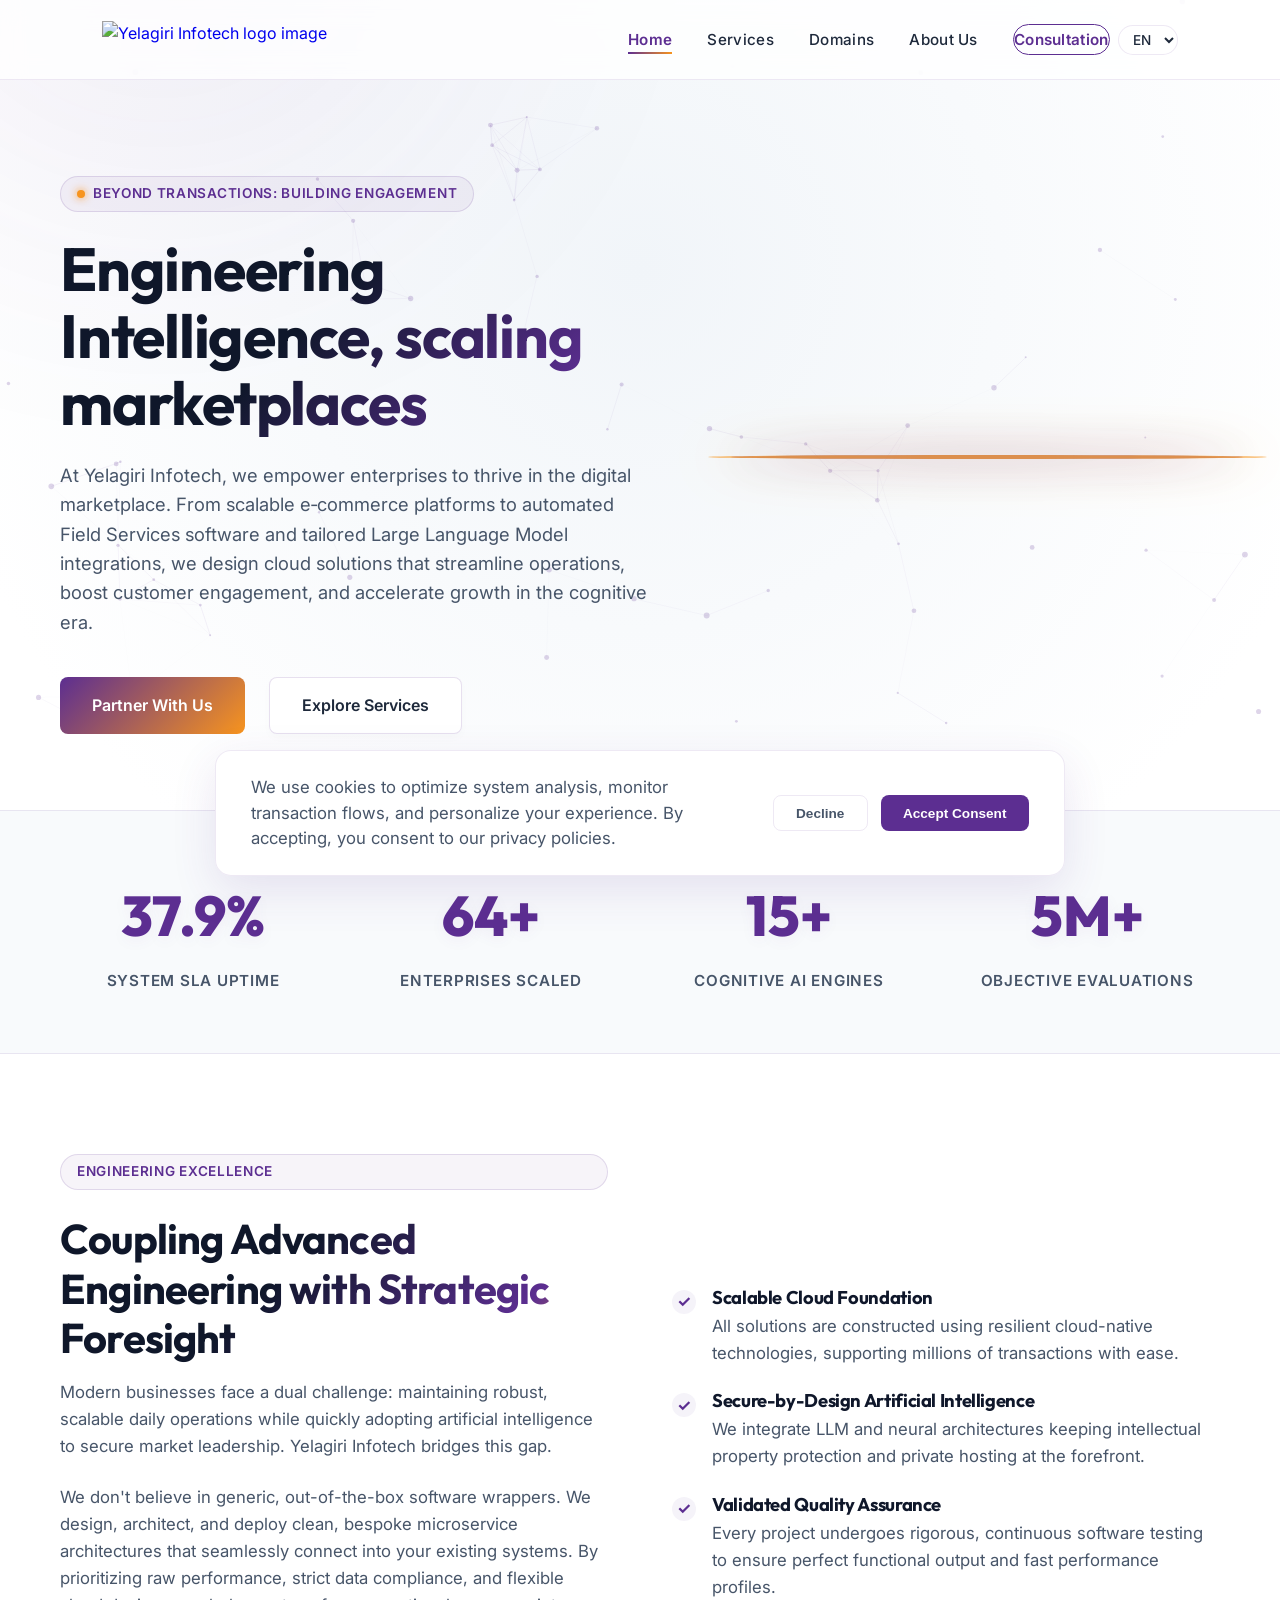
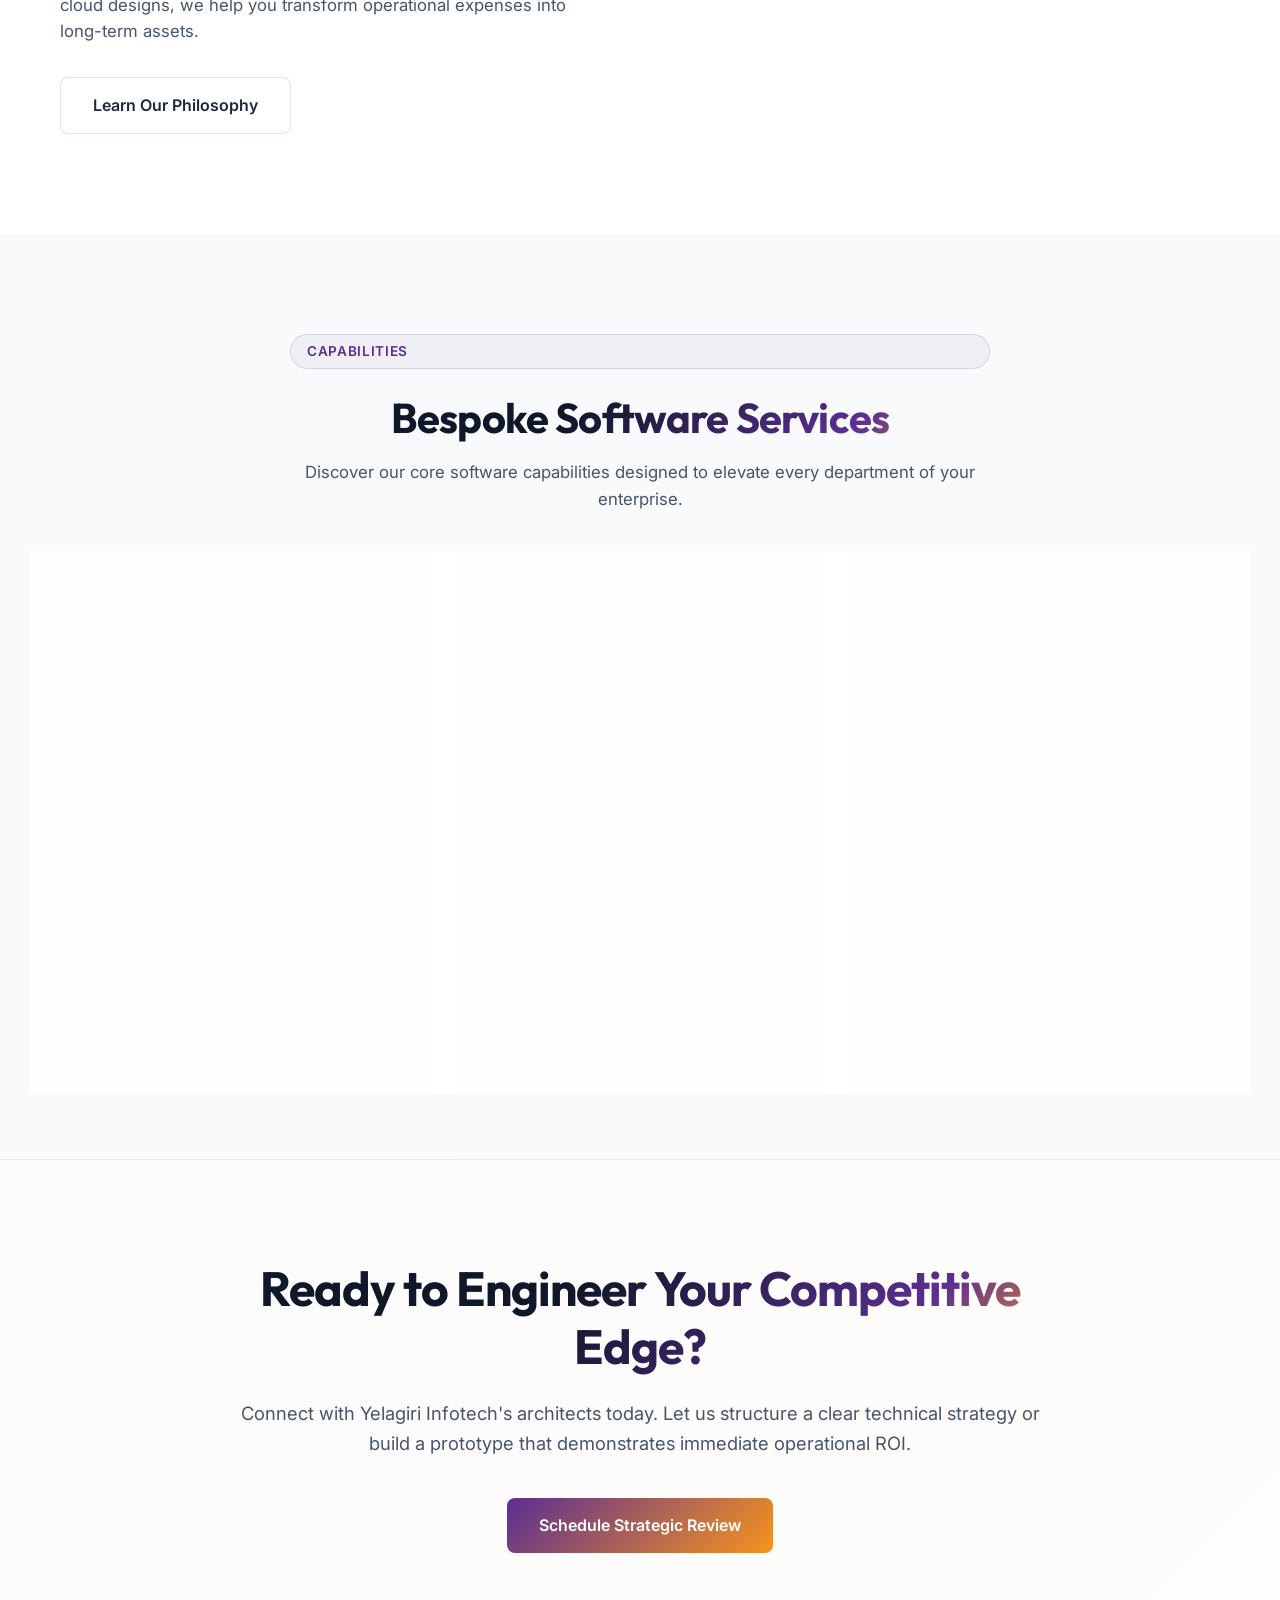
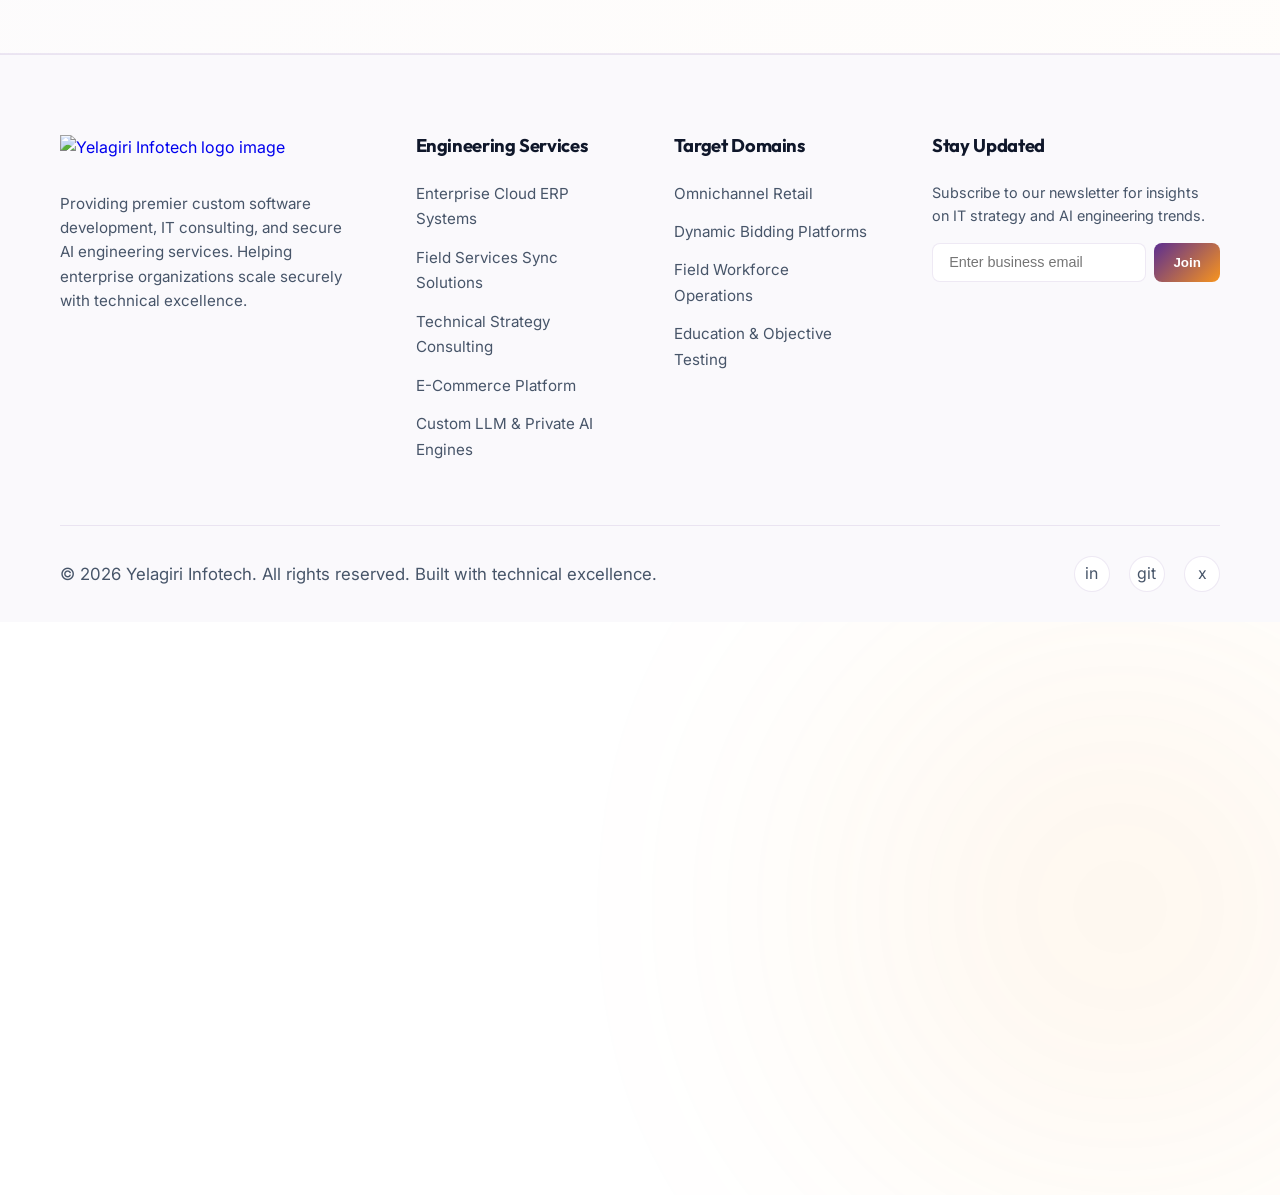
==== commit da08bd33: "Update image paths to use leading slash" ====
--- a/index.html
+++ b/index.html
@@ -30,7 +30,7 @@
     <!-- Sticky Navigation Header -->
     <header class="header-nav" id="mainHeader">
         <a href="index.html" class="logo" id="headerLogo">
-            <img src="assets/yelagiri-infotech-logo.png" alt="Yelagiri Infotech logo image" class="logo-img" id="headerLogoImg">
+            <img src="/assets/yelagiri-infotech-logo.png" alt="Yelagiri Infotech logo image" class="logo-img" id="headerLogoImg">
         </a>
         <nav style="display: flex; align-items: center;">
             <ul class="nav-links" id="navLinksList">
@@ -79,7 +79,7 @@
                         <div class="hero-glow-ring"></div>
                         <div class="hero-glow-ring-2"></div>
                        <!-- <div class="image-container" id="heroImgWrapper"> 
-                            <img src="assets/hero_tech_ai.png" alt="Yelagiri Infotech AI and enterprise software architecture visual representation" id="heroImg"> </div> -->
+                            <img src="/assets/hero_tech_ai.png" alt="Yelagiri Infotech AI and enterprise software architecture visual representation" id="heroImg"> </div> -->
                         </div>
                     </div>
                 </div>
@@ -207,7 +207,7 @@
             <div class="footer-grid">
                 <div class="footer-logo-desc">
                     <a href="index.html" class="logo" id="footerLogo">
-                        <img src="assets/yelagiri-infotech-logo.png" alt="Yelagiri Infotech logo image" class="logo-img" id="footerLogoImg">
+                        <img src="/assets/yelagiri-infotech-logo.png" alt="Yelagiri Infotech logo image" class="logo-img" id="footerLogoImg">
                     </a>
                     <p class="footer-desc" data-i18n="footerDesc">
                         Providing premier custom software development, IT consulting, and secure AI engineering services. Helping enterprise organizations scale securely with technical excellence.
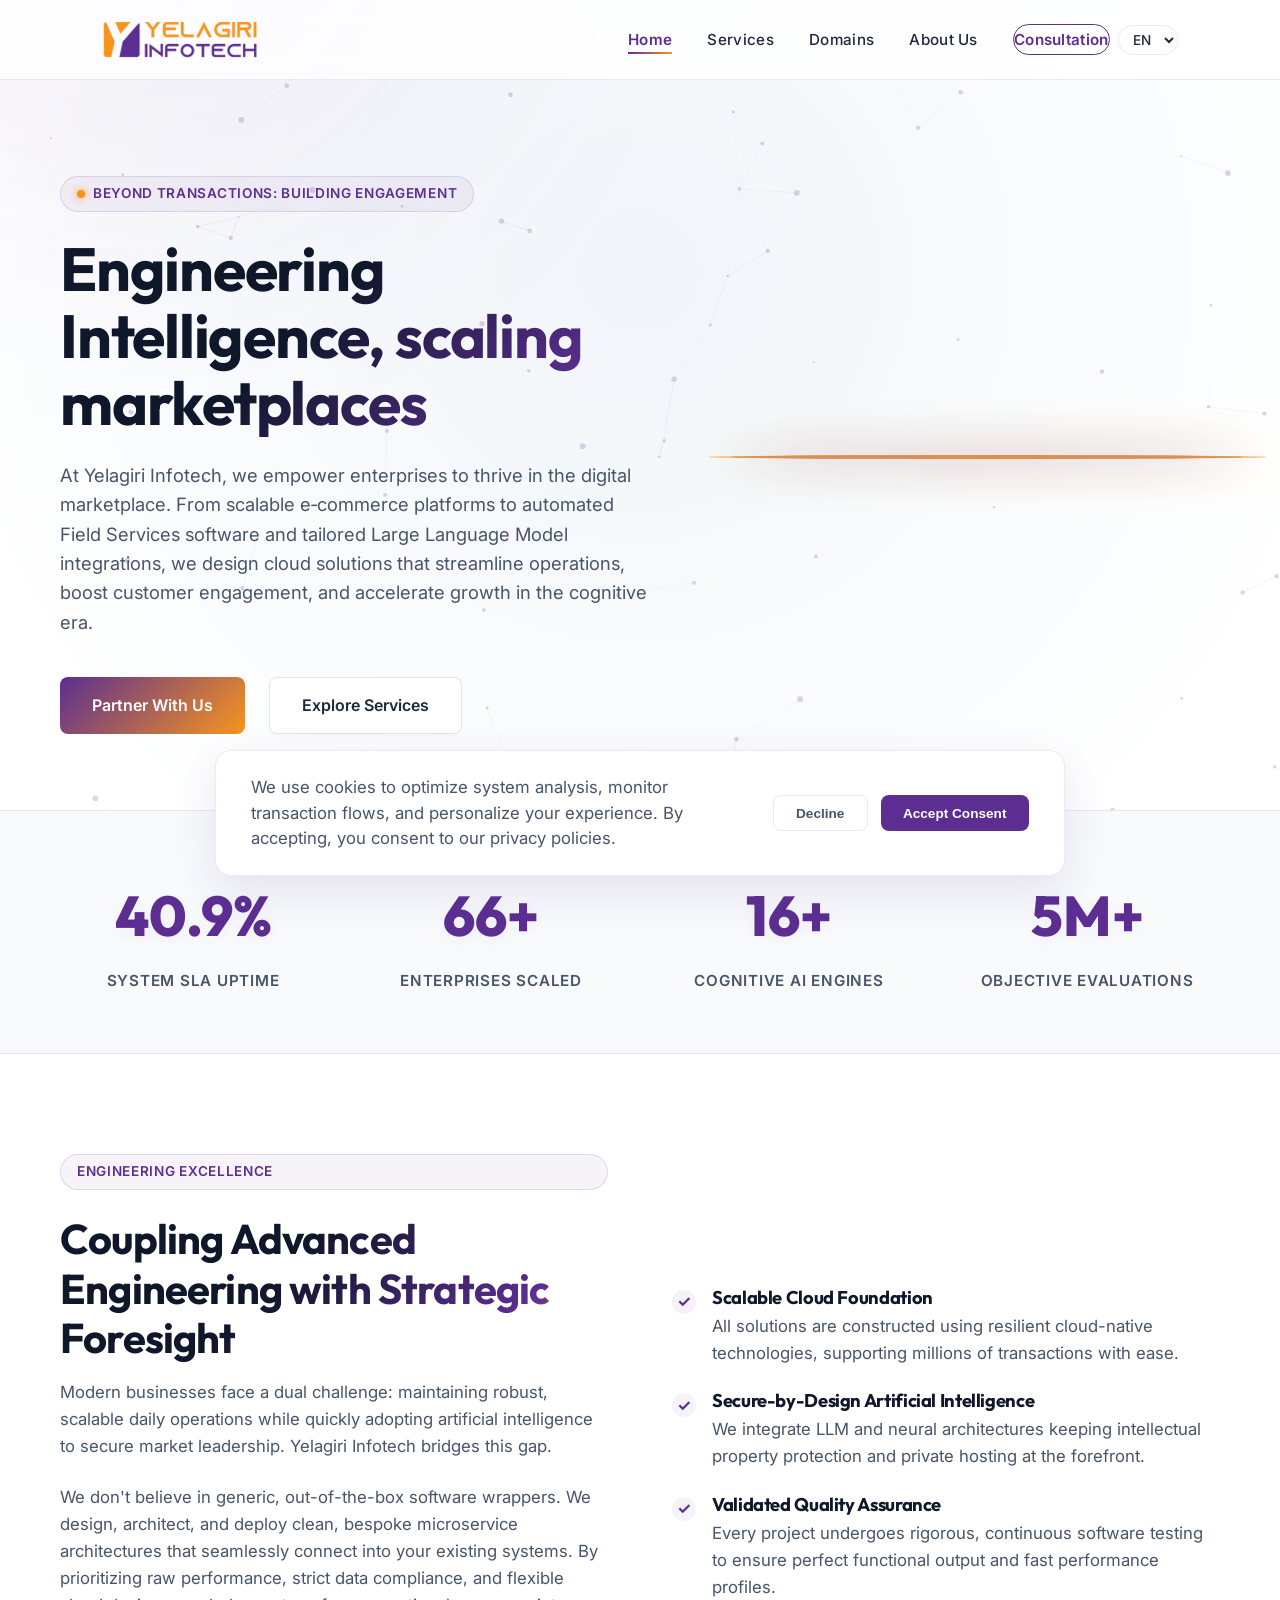
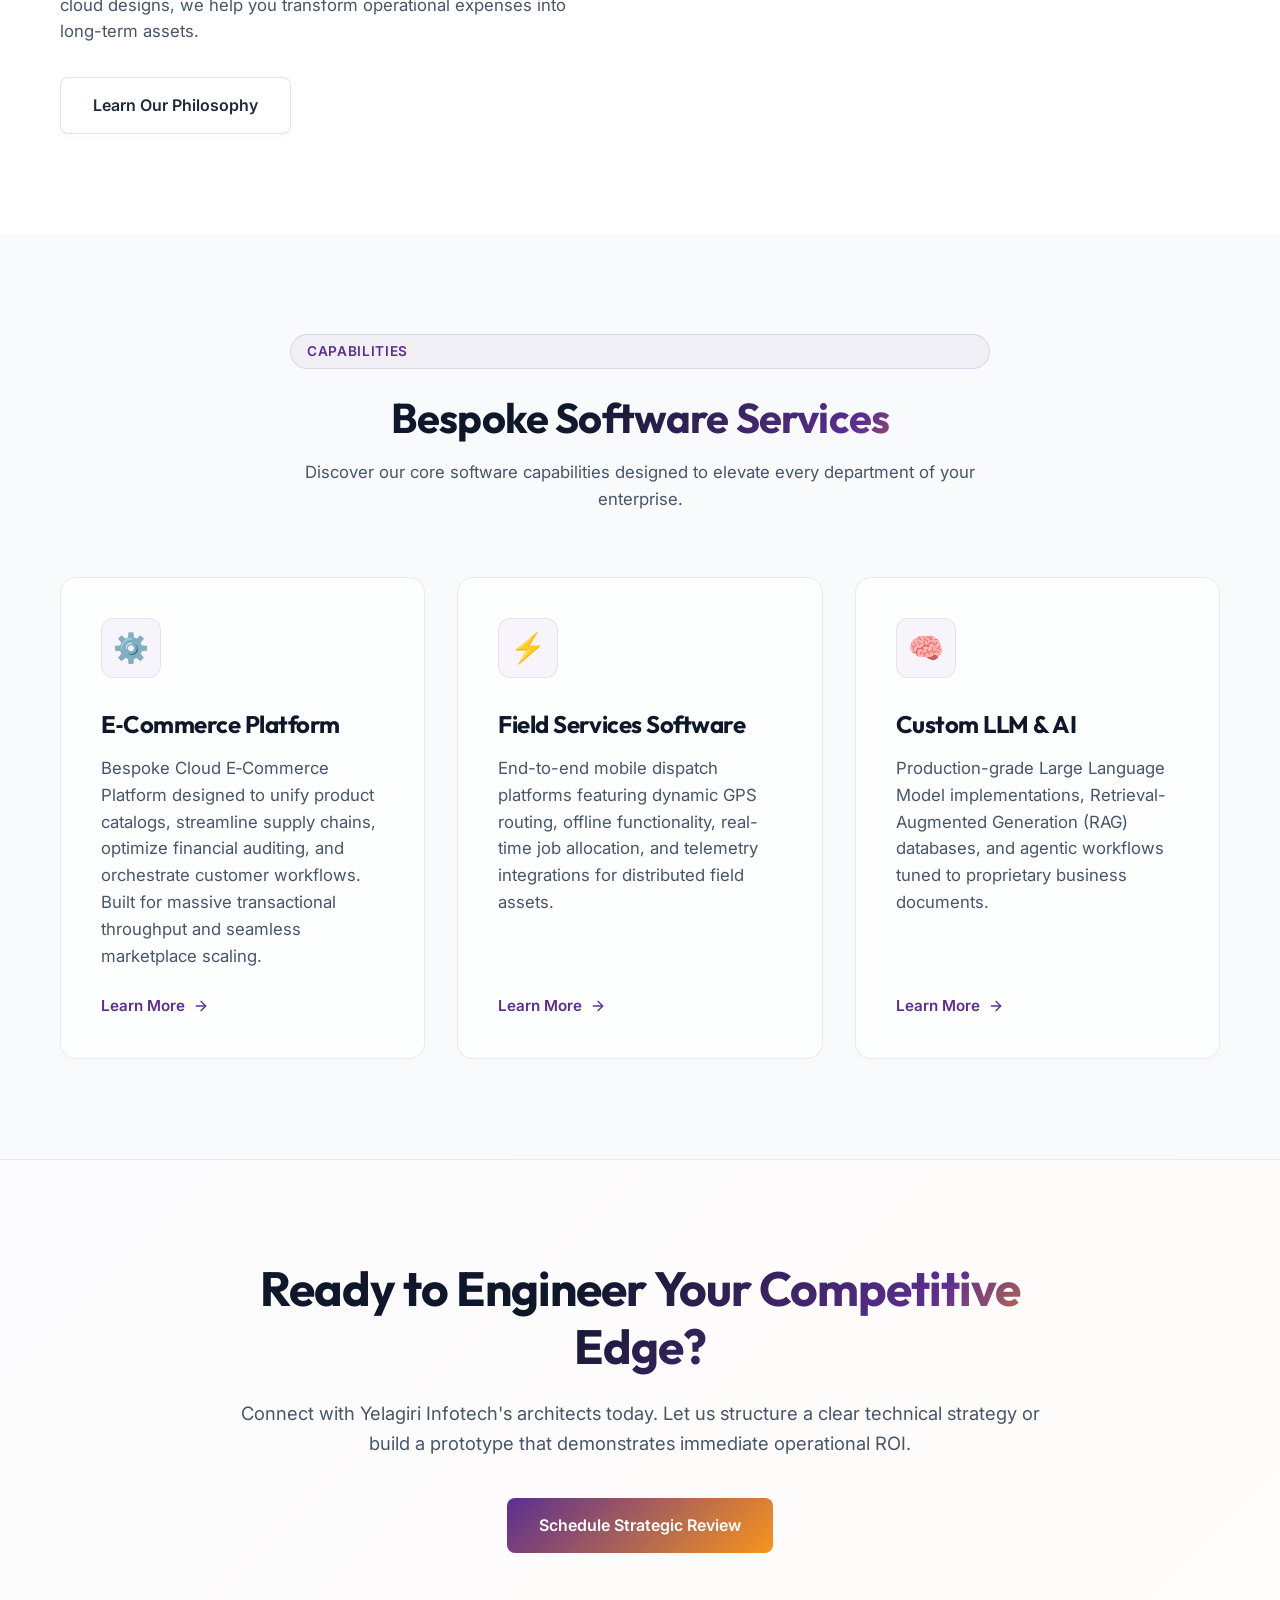
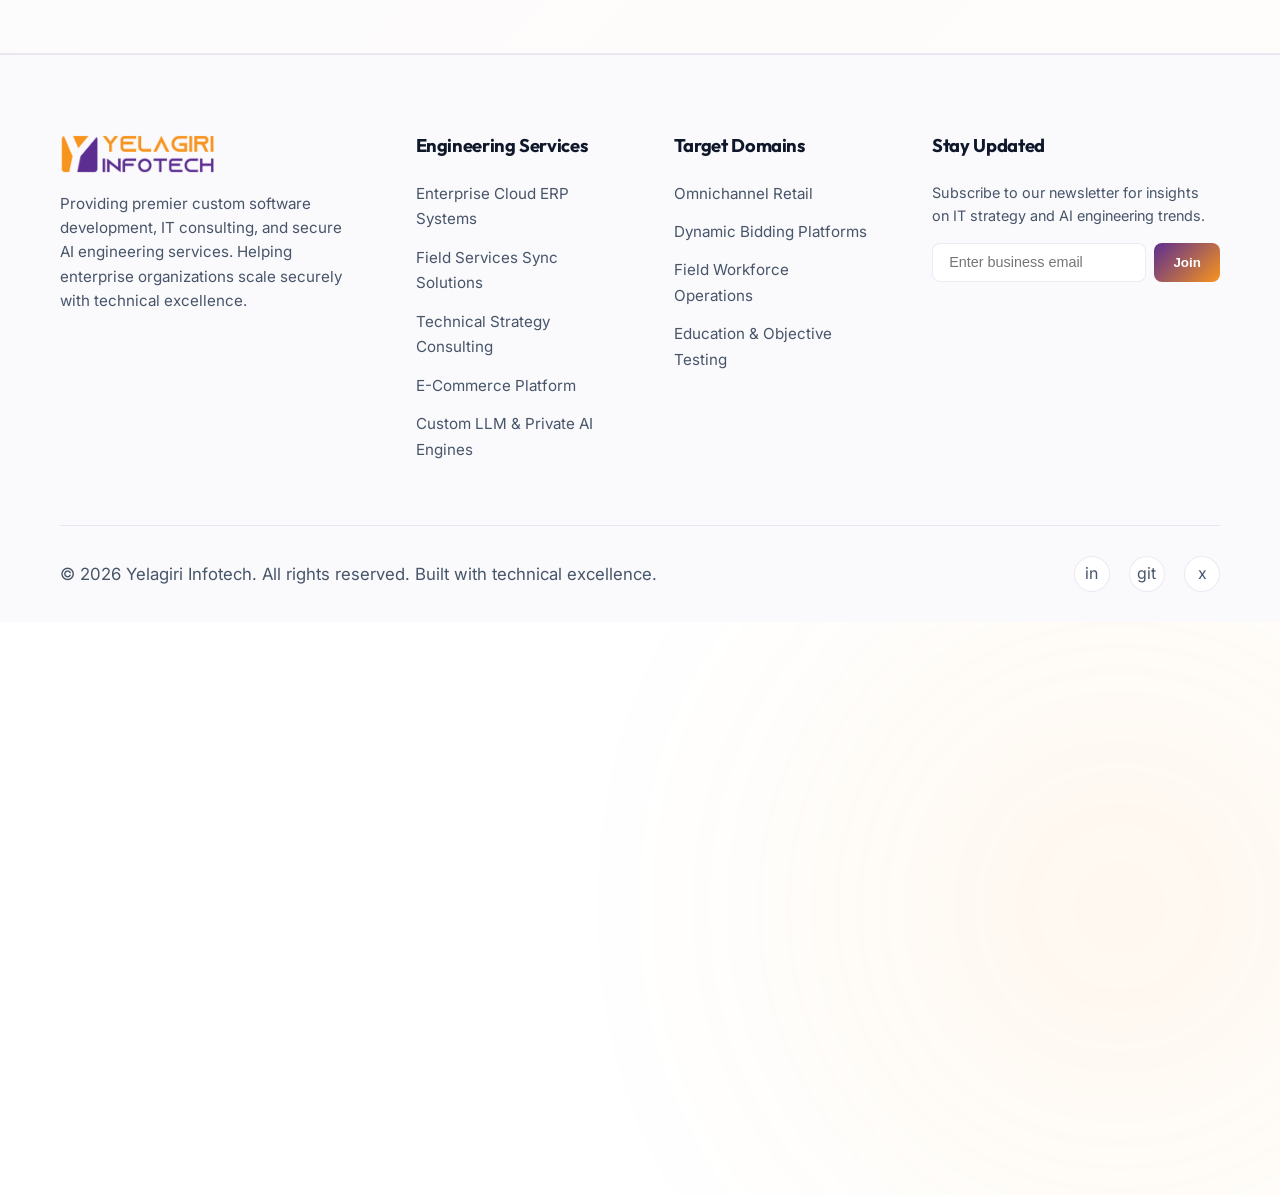
==== commit 519552b2: "Update index.html" ====
--- a/index.html
+++ b/index.html
@@ -30,7 +30,7 @@
     <!-- Sticky Navigation Header -->
     <header class="header-nav" id="mainHeader">
         <a href="index.html" class="logo" id="headerLogo">
-            <img src="/assets/yelagiri-infotech-logo.png" alt="Yelagiri Infotech logo image" class="logo-img" id="headerLogoImg">
+            <img src="assets/yelagiri-infotech-logo.png" alt="Yelagiri Infotech logo image" class="logo-img" id="headerLogoImg">
         </a>
         <nav style="display: flex; align-items: center;">
             <ul class="nav-links" id="navLinksList">
@@ -79,7 +79,7 @@
                         <div class="hero-glow-ring"></div>
                         <div class="hero-glow-ring-2"></div>
                        <!-- <div class="image-container" id="heroImgWrapper"> 
-                            <img src="/assets/hero_tech_ai.png" alt="Yelagiri Infotech AI and enterprise software architecture visual representation" id="heroImg"> </div> -->
+                            <img src="assets/hero_tech_ai.png" alt="Yelagiri Infotech AI and enterprise software architecture visual representation" id="heroImg"> </div> -->
                         </div>
                     </div>
                 </div>
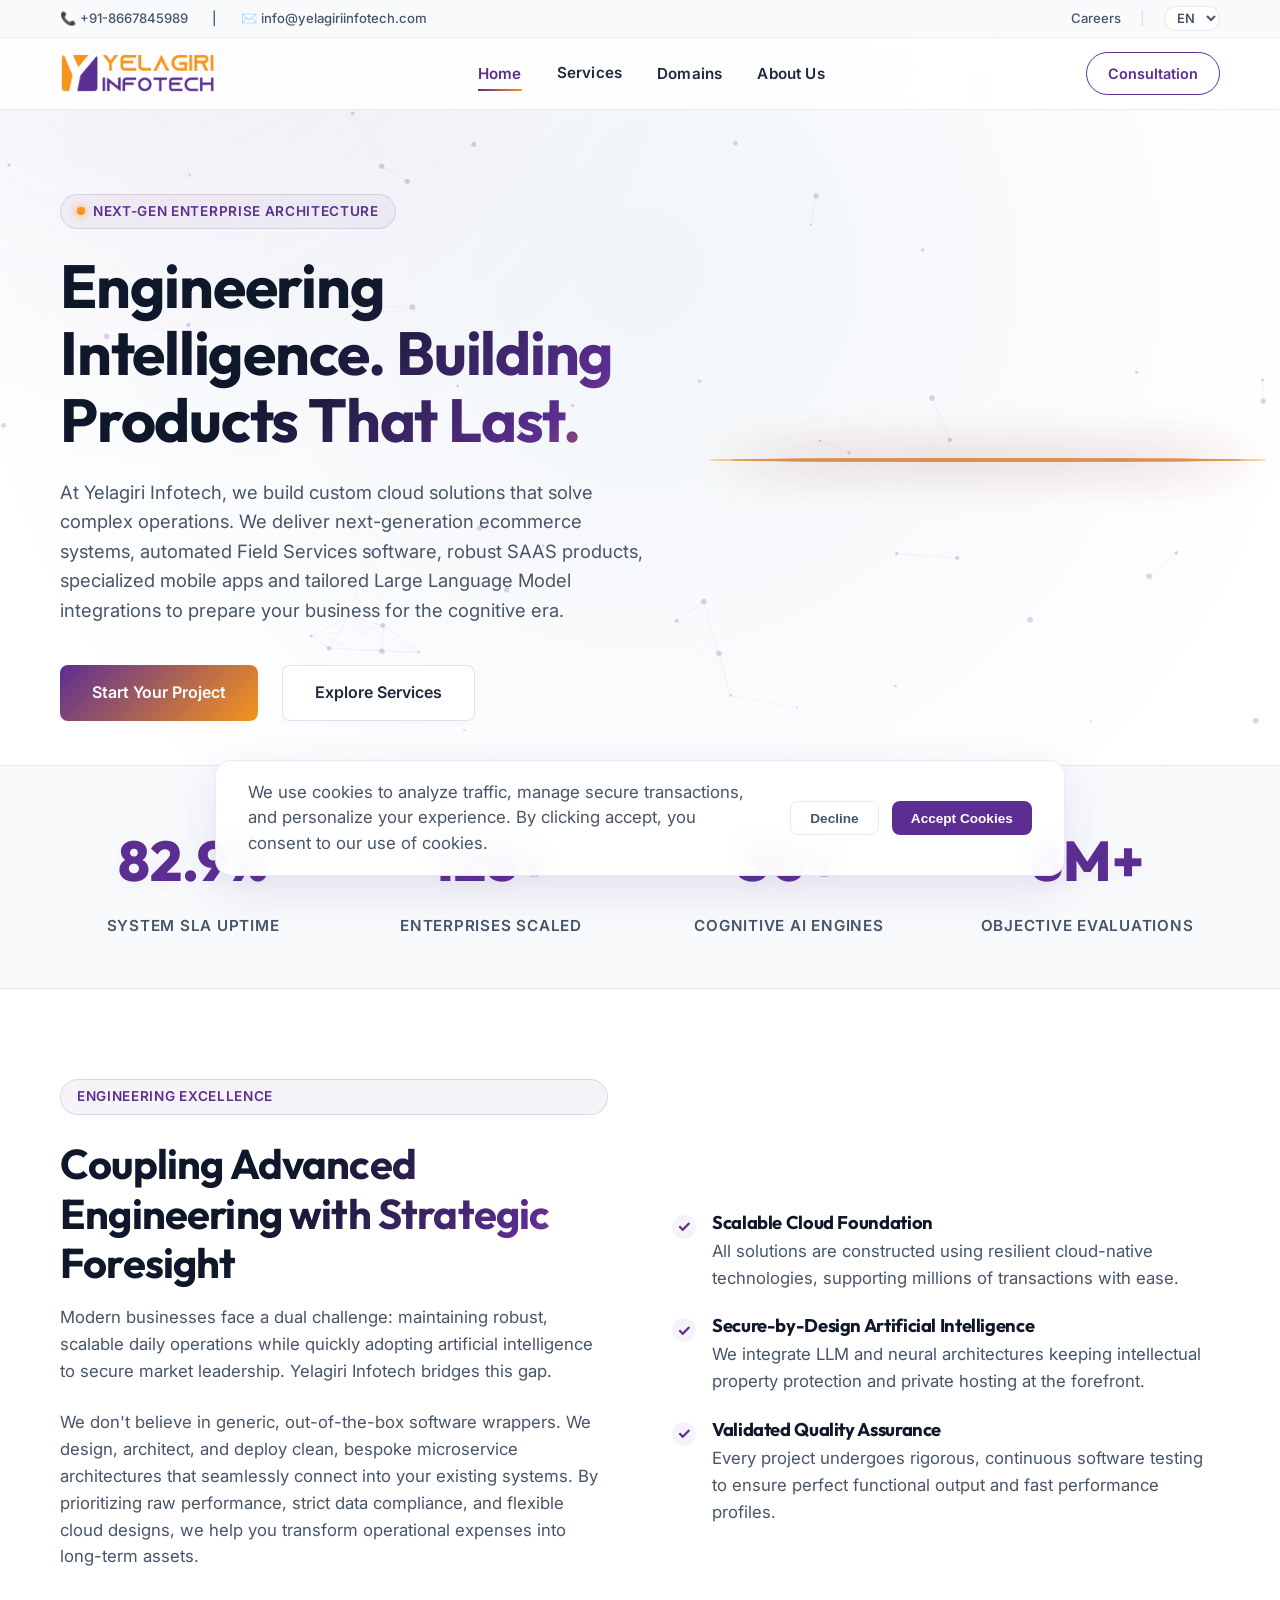
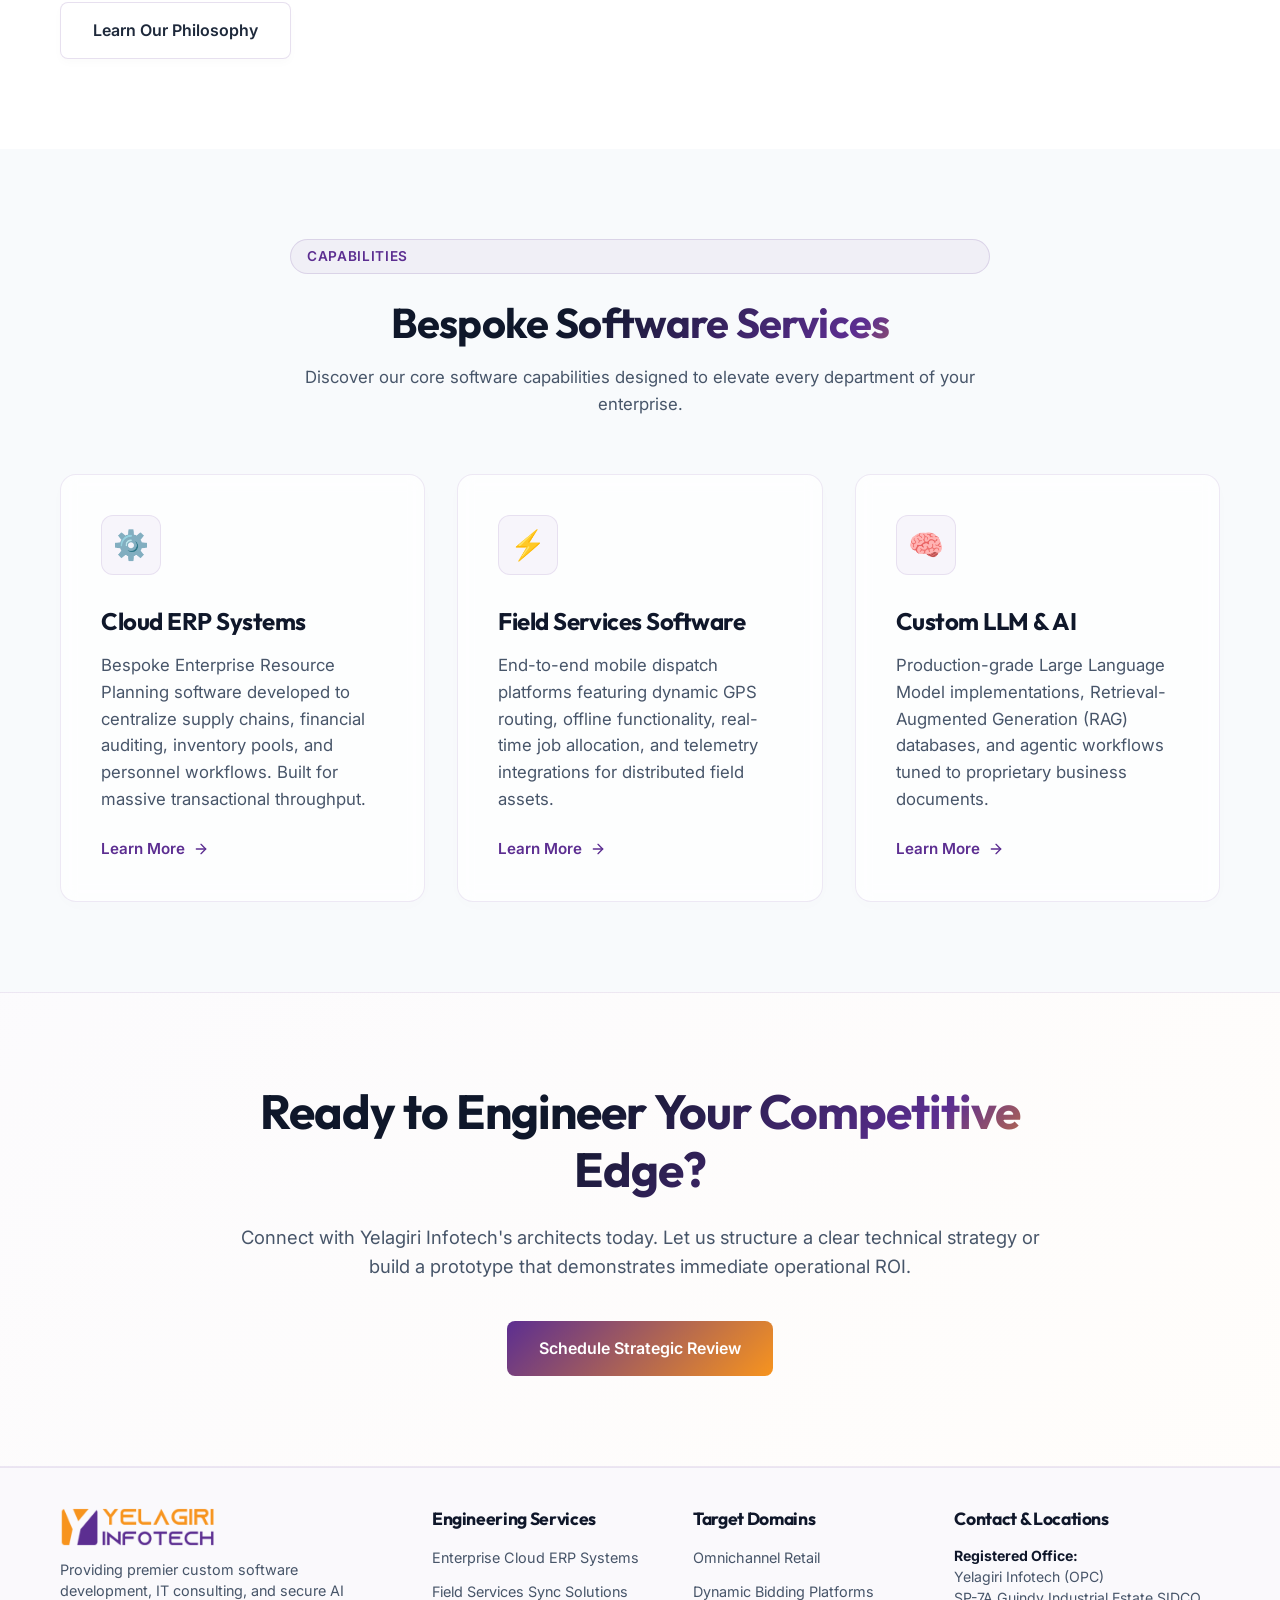
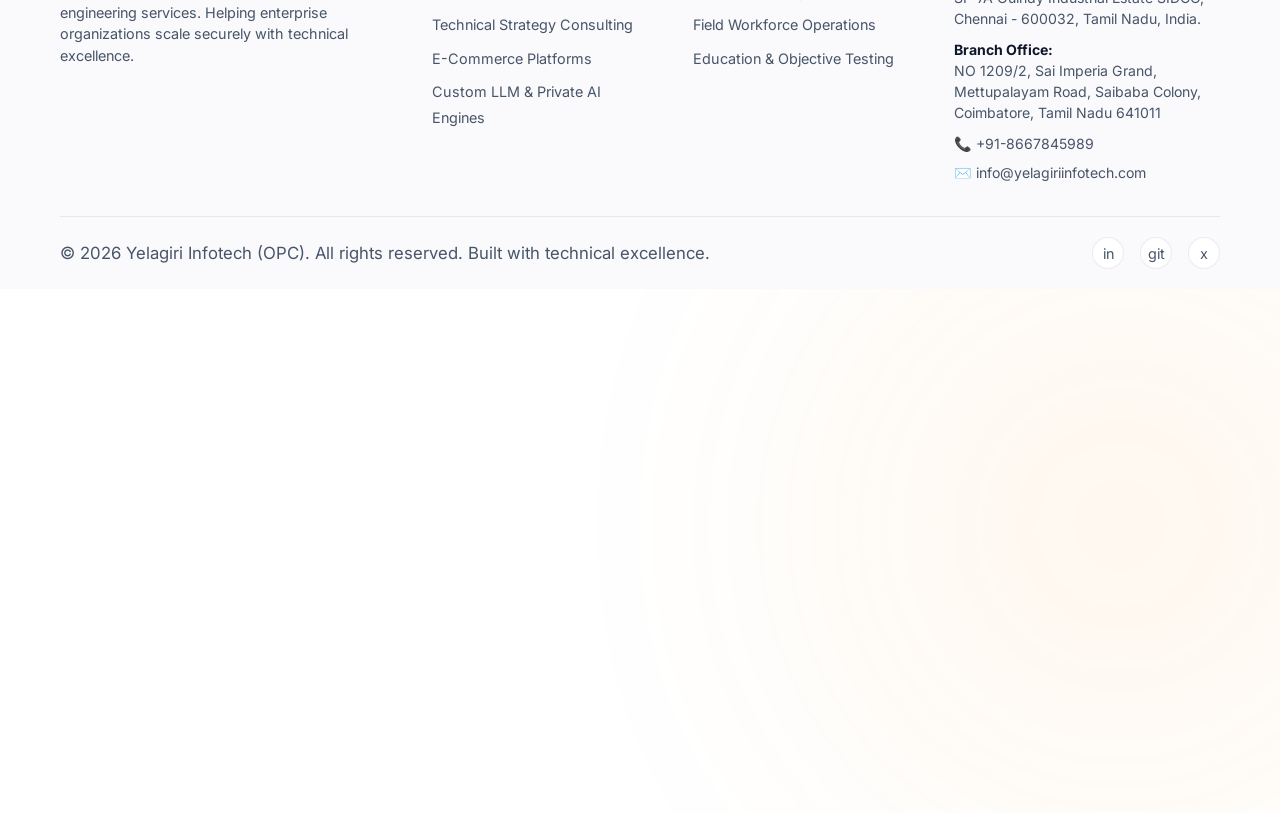
==== commit 347fa7ae: "Add files via upload" ====
--- a/index.html
+++ b/index.html
@@ -3,8 +3,7 @@
 <head>
     <meta charset="UTF-8">
     <meta name="viewport" content="width=device-width, initial-scale=1.0">
-    <title>Yelagiri Infotech | Engineering Intelligence.
-Building Products That Last.</title>
+    <title>Yelagiri Infotech | Engineering Intelligence. Building Products That Last.</title>
     <meta name="description" content="Yelagiri Infotech is a premium software service provider. We engineer cloud ERP, automated Field Services software, custom Large Language Models (LLM), and provide technical strategy consulting and software testing.">
     <meta name="keywords" content="Yelagiri Infotech, AI business transformation, enterprise ERP developer, Field Services Software, Technical Strategy Consulting, Software testing services, custom LLM integration, retail software, bidding system, objective education assessment">
     
@@ -27,33 +26,63 @@
     <div class="blur-orb orb-primary"></div>
     <div class="blur-orb orb-secondary"></div>
 
-    <!-- Sticky Navigation Header -->
-    <header class="header-nav" id="mainHeader">
-        <a href="index.html" class="logo" id="headerLogo">
-            <img src="assets/yelagiri-infotech-logo.png" alt="Yelagiri Infotech logo image" class="logo-img" id="headerLogoImg">
-        </a>
-        <nav style="display: flex; align-items: center;">
-            <ul class="nav-links" id="navLinksList">
-                <li><a href="index.html" id="navHome" class="active" data-i18n="navHome">Home</a></li>
-                <li><a href="services.html" id="navServices" data-i18n="navServices">Services</a></li>
-                <li><a href="domains.html" id="navDomains" data-i18n="navDomains">Domains</a></li>
-                <li><a href="about.html" id="navAbout" data-i18n="navAbout">About Us</a></li>
-                <li><a href="contact.html" id="navContact" class="nav-cta" data-i18n="navContact">Consultation</a></li>
-            </ul>
-            <div class="lang-selector-wrapper" id="headerLangWrapper">
-                <select class="lang-select" aria-label="Language selector" id="headerLangSelect">
-                    <option value="en">EN</option>
-                    <option value="fr">FR</option>
-                    <option value="es">ES</option>
-                </select>
-            </div>
-        </nav>
-        <div class="menu-toggle" id="mobileMenuBtn" aria-label="Toggle navigation menu">
-            <span></span>
-            <span></span>
-            <span></span>
-        </div>
-    </header>
+    <!-- Sticky Navigation Header Wrapper -->
+    <div class="header-nav-wrapper" id="mainHeaderWrapper">
+        <!-- Tier 1: Top Utility Bar -->
+        <div class="top-utility-bar" id="topUtilityBar">
+            <div class="utility-container">
+                <div class="utility-left" id="utilityContacts">
+                    <span>📞 +91-8667845989</span>
+                    <span class="divider">|</span>
+                    <span>✉️ info@yelagiriinfotech.com</span>
+                </div>
+                <div class="utility-right" id="utilityActions">
+                    <a href="about.html#careers" id="utilityCareers" data-i18n="navCareers">Careers</a>
+                    <span class="divider">|</span>
+                    <div class="lang-selector-wrapper" id="headerLangWrapper">
+                        <select class="lang-select" aria-label="Language selector" id="headerLangSelect">
+                            <option value="en">EN</option>
+                            <option value="fr">FR</option>
+                            <option value="es">ES</option>
+                        </select>
+                    </div>
+                </div>
+            </div>
+        </div>
+        <!-- Tier 2: Main Navigation Bar -->
+        <div class="main-nav-bar" id="mainNavBar">
+            <div class="nav-container">
+                <a href="index.html" class="logo" id="headerLogo">
+                    <img src="assets/yelagiri-infotech-logo.png" alt="Yelagiri Infotech logo image" class="logo-img" id="headerLogoImg">
+                </a>
+                <nav class="nav-menu" id="mainNavMenu">
+                    <ul class="nav-links" id="navLinksList">
+                        <li><a href="index.html" id="navHome" class="active" data-i18n="navHome">Home</a></li>
+                        <li class="has-dropdown" id="navServicesDropdown">
+                            <a href="services.html" id="navServices" data-i18n="navServices">Services <span class="chevron">▼</span></a>
+                            <ul class="dropdown-menu" id="servicesDropdownMenu">
+                                <li><a href="services.html?tab=tab-erp" data-i18n="optErp">Enterprise ERP Systems</a></li>
+                                <li><a href="services.html?tab=tab-field" data-i18n="optField">Field Services Software</a></li>
+                                <li><a href="services.html?tab=tab-strategy" data-i18n="optStrategy">Tech Strategy Consulting</a></li>
+                                <li><a href="services.html?tab=tab-testing" data-i18n="optTesting">E-Commerce Platforms</a></li>
+                                <li><a href="services.html?tab=tab-llm" data-i18n="optLlm">LLM & Generative AI</a></li>
+                            </ul>
+                        </li>
+                        <li><a href="domains.html" id="navDomains" data-i18n="navDomains">Domains</a></li>
+                        <li><a href="about.html" id="navAbout" data-i18n="navAbout">About Us</a></li>
+                    </ul>
+                </nav>
+                <div class="nav-actions" id="navActionsWrapper">
+                    <a href="contact.html" class="btn-nav-cta" id="navContact" data-i18n="navContact">Consultation</a>
+                    <div class="menu-toggle" id="mobileMenuBtn" aria-label="Toggle navigation menu">
+                        <span></span>
+                        <span></span>
+                        <span></span>
+                    </div>
+                </div>
+            </div>
+        </div>
+    </div>
 
     <main>
         <!-- Hero Section -->
@@ -65,8 +94,7 @@
                             <span class="badge-pulse"></span>
                             <span data-i18n="heroBadge">Next-Gen Enterprise Architecture</span>
                         </div>
-                        <h1 class="hero-title gradient-text" data-i18n="heroTitle"> Engineering Intelligence.
-Building Products That Last.</h1>
+                        <h1 class="hero-title gradient-text" data-i18n="heroTitle">Engineering Intelligence. Building Products That Last.</h1>
                         <p class="hero-desc" data-i18n="heroDesc">
                             At Yelagiri Infotech, we build custom cloud solutions that solve complex operations. We deliver next-generation ecommerce systems, automated Field Services software, robust SAAS products, specialized mobile apps and tailored Large Language Model integrations to prepare your business for the cognitive era.
                         </p>
@@ -78,8 +106,8 @@
                     <div class="hero-visual">
                         <div class="hero-glow-ring"></div>
                         <div class="hero-glow-ring-2"></div>
-                       <!-- <div class="image-container" id="heroImgWrapper"> 
-                            <img src="assets/hero_tech_ai.png" alt="Yelagiri Infotech AI and enterprise software architecture visual representation" id="heroImg"> </div> -->
+                        <!-- <div class="image-container" id="heroImgWrapper"> 
+                            <img src="/assets/hero_tech_ai.png" alt="Yelagiri Infotech AI and enterprise software architecture visual representation" id="heroImg"> </div> -->
                         </div>
                     </div>
                 </div>
@@ -166,7 +194,7 @@
                         <div class="card-icon">⚙️</div>
                         <h3 class="card-title" data-i18n="servCardTitle1">Cloud ERP Systems</h3>
                         <p class="card-desc" data-i18n="servCardDesc1">Bespoke Enterprise Resource Planning software developed to centralize supply chains, financial auditing, inventory pools, and personnel workflows. Built for massive transactional throughput.</p>
-                        <a href="services.html?tab=tab-testing" class="card-link" id="linkCardERP"><span data-i18n="servCardLink1">Learn More</span> <svg width="16" height="16" viewBox="0 0 24 24" fill="none" stroke="currentColor" stroke-width="2" stroke-linecap="round" stroke-linejoin="round"><line x1="5" y1="12" x2="19" y2="12"></line><polyline points="12 5 19 12 12 19"></polyline></svg></a>
+                        <a href="services.html?tab=tab-erp" class="card-link" id="linkCardERP"><span data-i18n="servCardLink1">Learn More</span> <svg width="16" height="16" viewBox="0 0 24 24" fill="none" stroke="currentColor" stroke-width="2" stroke-linecap="round" stroke-linejoin="round"><line x1="5" y1="12" x2="19" y2="12"></line><polyline points="12 5 19 12 12 19"></polyline></svg></a>
                     </div>
 
                     <div class="glass-card" id="cardFieldServices">
@@ -201,13 +229,13 @@
         </section>
     </main>
 
-    <!-- Footer -->
+    <!-- Footer (Whitespace Truncated and Compact Address Layouts) -->
     <footer class="footer" id="mainFooter">
         <div class="container">
             <div class="footer-grid">
                 <div class="footer-logo-desc">
                     <a href="index.html" class="logo" id="footerLogo">
-                        <img src="/assets/yelagiri-infotech-logo.png" alt="Yelagiri Infotech logo image" class="logo-img" id="footerLogoImg">
+                        <img src="assets/yelagiri-infotech-logo.png" alt="Yelagiri Infotech logo image" class="logo-img" id="footerLogoImg">
                     </a>
                     <p class="footer-desc" data-i18n="footerDesc">
                         Providing premier custom software development, IT consulting, and secure AI engineering services. Helping enterprise organizations scale securely with technical excellence.
@@ -219,7 +247,7 @@
                         <li><a href="services.html?tab=tab-erp" id="fLinkERP" data-i18n="optErp">Enterprise ERP Systems</a></li>
                         <li><a href="services.html?tab=tab-field" id="fLinkField" data-i18n="optField">Field Services Software</a></li>
                         <li><a href="services.html?tab=tab-strategy" id="fLinkStrategy" data-i18n="optStrategy">Tech Strategy Consulting</a></li>
-                        <li><a href="services.html?tab=tab-testing" id="fLinkTesting" data-i18n="optTesting">E-Commerce Platform</a></li>
+                        <li><a href="services.html?tab=tab-testing" id="fLinkTesting" data-i18n="optTesting">E-Commerce Platforms</a></li>
                         <li><a href="services.html?tab=tab-llm" id="fLinkLlm" data-i18n="optLlm">LLM & Generative AI</a></li>
                     </ul>
                 </div>
@@ -233,16 +261,24 @@
                     </ul>
                 </div>
                 <div>
-                    <h3 class="footer-title" data-i18n="footerNewsletterTitle">Stay Updated</h3>
-                    <p class="footer-newsletter-p" data-i18n="footerNewsletterP">Subscribe to our newsletter for insights on IT strategy and AI engineering trends.</p>
-                    <form class="newsletter-form" id="newsletterForm" onsubmit="event.preventDefault(); alert('Thank you for subscribing to Yelagiri Infotech insights!'); this.reset();">
-                        <input type="email" class="newsletter-input" data-i18n="footerNewsletterPlaceholder" placeholder="Enter business email" required aria-label="Business email address">
-                        <button type="submit" class="newsletter-btn" id="newsletterSubmit" data-i18n="footerNewsletterBtn">Join</button>
-                    </form>
+                    <h3 class="footer-title">Contact & Locations</h3>
+                    <ul class="footer-links" id="footerContactInfo" style="font-size: 0.88rem; line-height: 1.5; color: var(--text-muted); list-style: none;">
+                        <li style="margin-bottom: 0.6rem;">
+                            <strong style="color: var(--text-dark);" data-i18n="addressRegisteredLabel">Registered Office:</strong><br>
+                            Yelagiri Infotech (OPC)<br>
+                            SP-7A Guindy Industrial Estate SIDCO, Chennai - 600032, Tamil Nadu, India.
+                        </li>
+                        <li style="margin-bottom: 0.6rem;">
+                            <strong style="color: var(--text-dark);" data-i18n="addressBranchLabel">Branch Office:</strong><br>
+                            NO 1209/2, Sai Imperia Grand, Mettupalayam Road, Saibaba Colony, Coimbatore, Tamil Nadu 641011
+                        </li>
+                        <li style="margin-top: 0.4rem;">📞 +91-8667845989</li>
+                        <li>✉️ info@yelagiriinfotech.com</li>
+                    </ul>
                 </div>
             </div>
             <div class="footer-bottom">
-                <p data-i18n="footerCopyright">&copy; 2026 Yelagiri Infotech. All rights reserved. Built with technical excellence.</p>
+                <p data-i18n="footerCopyright">&copy; 2026 Yelagiri Infotech (OPC). All rights reserved. Built with technical excellence.</p>
                 <div class="social-links">
                     <a href="https://linkedin.com" target="_blank" rel="noopener" class="social-link" id="socLinkedin" aria-label="Yelagiri Infotech LinkedIn profile">in</a>
                     <a href="https://github.com" target="_blank" rel="noopener" class="social-link" id="socGithub" aria-label="Yelagiri Infotech GitHub workspace">git</a>
--- a/style.css
+++ b/style.css
@@ -70,7 +70,7 @@
     z-index: -1;
     filter: blur(140px);
     pointer-events: none;
-    opacity: 0.08; /* Softened for light mode */
+    opacity: 0.08;
 }
 
 .orb-primary {
@@ -134,29 +134,120 @@
     font-weight: 400;
 }
 
-/* --- Premium Navigation Header --- */
-.header-nav {
+/* --- Premium HubSpot-Inspired Multi-Tier Header --- */
+.header-nav-wrapper {
     position: fixed;
     top: 0;
     left: 0;
     width: 100%;
-    height: 80px;
+    z-index: 1000;
+    display: flex;
+    flex-direction: column;
+    transition: var(--transition-medium);
+}
+
+/* Tier 1: Top Utility Bar */
+.top-utility-bar {
+    background: #f8fafc;
+    border-bottom: 1px solid rgba(92, 46, 145, 0.06);
+    font-size: 0.82rem;
+    padding: 6px 0;
+    transition: transform 0.3s ease, height 0.3s ease, padding 0.3s ease, opacity 0.3s ease;
+    width: 100%;
+    opacity: 1;
+}
+
+.utility-container {
     display: flex;
     justify-content: space-between;
     align-items: center;
-    padding: 0 8%;
-    background: rgba(255, 255, 255, 0.8);
+    max-width: 1200px;
+    margin: 0 auto;
+    padding: 0 20px;
+}
+
+.utility-left {
+    display: flex;
+    gap: 1.5rem;
+    color: var(--text-muted);
+    font-weight: 500;
+}
+
+.utility-left a {
+    color: var(--text-muted);
+    text-decoration: none;
+    transition: var(--transition-fast);
+}
+
+.utility-left a:hover {
+    color: var(--color-primary);
+}
+
+.utility-right {
+    display: flex;
+    gap: 1.2rem;
+    align-items: center;
+    color: var(--text-muted);
+    font-weight: 500;
+}
+
+.utility-right a {
+    color: var(--text-muted);
+    text-decoration: none;
+    transition: var(--transition-fast);
+}
+
+.utility-right a:hover {
+    color: var(--color-primary);
+}
+
+.utility-right .divider {
+    color: rgba(92, 46, 145, 0.15);
+}
+
+/* Language Selector */
+.lang-selector-wrapper {
+    display: flex;
+    align-items: center;
+}
+
+.lang-select {
+    background: #ffffff;
+    border: 1px solid rgba(92, 46, 145, 0.12);
+    border-radius: 20px;
+    padding: 3px 8px;
+    color: var(--text-muted);
+    font-family: var(--font-body);
+    font-size: 0.8rem;
+    font-weight: 600;
+    cursor: pointer;
+    outline: none;
+    transition: var(--transition-fast);
+}
+
+.lang-select:hover {
+    border-color: var(--color-primary);
+    color: var(--color-primary);
+}
+
+/* Tier 2: Main Navigation Bar */
+.main-nav-bar {
+    background: rgba(255, 255, 255, 0.85);
     backdrop-filter: blur(12px);
     -webkit-backdrop-filter: blur(12px);
     border-bottom: 1px solid var(--border-card);
-    z-index: 1000;
+    padding: 14px 0;
     transition: var(--transition-medium);
-}
-
-.header-nav.scrolled {
-    height: 70px;
-    background: rgba(255, 255, 255, 0.95);
-    box-shadow: 0 10px 30px rgba(92, 46, 145, 0.05);
+    width: 100%;
+}
+
+.nav-container {
+    display: flex;
+    justify-content: space-between;
+    align-items: center;
+    max-width: 1200px;
+    margin: 0 auto;
+    padding: 0 20px;
 }
 
 .logo {
@@ -176,6 +267,12 @@
     transform: scale(1.02);
 }
 
+/* Nav Menu and Dropdown links */
+.nav-menu {
+    display: flex;
+    align-items: center;
+}
+
 .nav-links {
     display: flex;
     list-style: none;
@@ -187,14 +284,14 @@
     text-decoration: none;
     color: var(--text-main);
     font-size: 0.95rem;
-    font-weight: 500;
-    letter-spacing: 0.02em;
+    font-weight: 600;
+    letter-spacing: 0.01em;
     transition: var(--transition-fast);
     position: relative;
-    padding: 5px 0;
-}
-
-.nav-links a::after {
+    padding: 8px 0;
+}
+
+.nav-links > li > a::after {
     content: '';
     position: absolute;
     bottom: 0;
@@ -205,69 +302,115 @@
     transition: var(--transition-medium);
 }
 
-.nav-links a:hover {
-    color: var(--color-primary);
-}
-
-.nav-links a:hover::after,
-.nav-links a.active::after {
+.nav-links > li > a:hover {
+    color: var(--color-primary);
+}
+
+.nav-links > li > a:hover::after,
+.nav-links > li > a.active::after {
     width: 100%;
 }
 
-.nav-links a.active {
-    color: var(--color-primary);
-    font-weight: 600;
-}
-
-.nav-cta {
+.nav-links > li > a.active {
+    color: var(--color-primary);
+}
+
+/* Dropdown Menu CSS */
+.has-dropdown {
+    position: relative;
+}
+
+.has-dropdown > a {
+    display: flex;
+    align-items: center;
+    gap: 6px;
+}
+
+.chevron {
+    font-size: 0.65rem;
+    transition: transform 0.3s ease;
+    display: inline-block;
+    color: var(--text-muted);
+}
+
+.has-dropdown:hover .chevron {
+    transform: rotate(180deg);
+    color: var(--color-primary);
+}
+
+.dropdown-menu {
+    position: absolute;
+    top: 100%;
+    left: 50%;
+    transform: translateX(-50%) translateY(15px);
+    background: #ffffff;
+    border: 1px solid var(--border-card);
+    border-radius: 12px;
+    box-shadow: 0 12px 35px rgba(92, 46, 145, 0.08);
+    padding: 0.8rem 0;
+    list-style: none;
+    width: 260px;
+    opacity: 0;
+    pointer-events: none;
+    transition: opacity 0.3s ease, transform 0.3s ease;
+    z-index: 1010;
+}
+
+.has-dropdown:hover .dropdown-menu {
+    opacity: 1;
+    pointer-events: auto;
+    transform: translateX(-50%) translateY(6px);
+}
+
+.dropdown-menu li {
+    width: 100%;
+}
+
+.dropdown-menu a {
+    display: block;
     padding: 0.6rem 1.4rem;
+    color: var(--text-main);
+    font-size: 0.9rem;
+    font-weight: 500;
+    text-decoration: none;
+    transition: var(--transition-fast);
+}
+
+.dropdown-menu a:hover {
+    background: #fbfbfe;
+    color: var(--color-primary);
+    padding-left: 1.7rem;
+}
+
+.dropdown-menu a::after {
+    display: none !important;
+}
+
+/* Header CTAs */
+.nav-actions {
+    display: flex;
+    align-items: center;
+    gap: 1rem;
+}
+
+.btn-nav-cta {
+    padding: 0.55rem 1.3rem;
     border-radius: 30px;
     border: 1px solid var(--color-primary);
     background: transparent;
     color: var(--color-primary) !important;
     font-weight: 600 !important;
-}
-
-.nav-cta:hover {
+    text-decoration: none;
+    font-size: 0.9rem;
+    transition: var(--transition-medium);
+}
+
+.btn-nav-cta:hover {
     background: linear-gradient(135deg, var(--color-primary), var(--color-secondary));
     color: #ffffff !important;
     border-color: transparent;
-    transform: translateY(-2px);
+    transform: translateY(-1.5px);
     box-shadow: var(--glow-primary);
-}
-
-.nav-cta::after {
-    display: none !important;
-}
-
-/* Language Switcher Styling */
-.lang-selector-wrapper {
-    display: flex;
-    align-items: center;
-    margin-left: 0.5rem;
-}
-
-.lang-select {
-    background: #ffffff;
-    border: 1px solid var(--border-card);
-    border-radius: 20px;
-    padding: 5px 10px;
-    color: var(--text-main);
-    font-family: var(--font-body);
-    font-size: 0.85rem;
-    font-weight: 500;
-    cursor: pointer;
-    outline: none;
-    transition: var(--transition-fast);
-}
-
-.lang-select:hover {
-    border-color: var(--color-primary);
-}
-
-.lang-select:focus {
-    border-color: var(--color-primary);
-    box-shadow: 0 0 0 2px rgba(92, 46, 145, 0.1);
 }
 
 .menu-toggle {
@@ -285,6 +428,21 @@
     transition: var(--transition-fast);
 }
 
+/* Sticky Scroll State */
+.header-nav-wrapper.scrolled .top-utility-bar {
+    transform: translateY(-100%);
+    height: 0;
+    padding: 0;
+    opacity: 0;
+    border-bottom-color: transparent;
+}
+
+.header-nav-wrapper.scrolled .main-nav-bar {
+    background: rgba(255, 255, 255, 0.95);
+    box-shadow: 0 8px 30px rgba(92, 46, 145, 0.04);
+    padding: 10px 0;
+}
+
 /* --- Container Details --- */
 .container {
     max-width: 1200px;
@@ -294,10 +452,10 @@
 
 /* --- Hero Section Styling --- */
 .hero-sec {
-    min-height: 90vh;
-    display: flex;
-    align-items: center;
-    padding-top: 100px;
+    min-height: 85vh;
+    display: flex;
+    align-items: center;
+    padding-top: 150px; /* Shifted down to accommodate HubSpot header heights */
     position: relative;
 }
 
@@ -463,14 +621,14 @@
 
 /* --- Sections Common Structure --- */
 .section {
-    padding: 100px 0;
+    padding: 90px 0;
     position: relative;
 }
 
 .section-header {
     text-align: center;
     max-width: 700px;
-    margin: 0 auto 4rem auto;
+    margin: 0 auto 3.5rem auto;
 }
 
 .section-header .badge {
@@ -592,7 +750,7 @@
     background: var(--bg-section-alt);
     border-top: 1px solid var(--border-card);
     border-bottom: 1px solid var(--border-card);
-    padding: 60px 0;
+    padding: 50px 0;
 }
 
 .stats-grid {
@@ -745,7 +903,7 @@
     justify-content: center;
     gap: 1rem;
     list-style: none;
-    margin-bottom: 3.5rem;
+    margin-bottom: 3rem;
     flex-wrap: wrap;
 }
 
@@ -955,18 +1113,18 @@
     color: var(--text-muted);
 }
 
-/* --- Premium Footer --- */
+/* --- Premium Footer (Whitespace Truncated & Spacing Optimized) --- */
 .footer {
-    background: #FAF9FC; /* Very soft purple-white */
+    background: #FAF9FC; 
     border-top: 1px solid var(--border-card);
-    padding: 80px 0 30px 0;
+    padding: 40px 0 20px 0; /* Truncated padding from 80px to 40px */
 }
 
 .footer-grid {
     display: grid;
     grid-template-columns: 1.5fr 1fr 1fr 1.2fr;
-    gap: 4rem;
-    margin-bottom: 50px;
+    gap: 2.5rem; /* Reduced gap from 4rem */
+    margin-bottom: 25px; /* Reduced margin from 50px */
 }
 
 .footer-logo-desc {
@@ -975,15 +1133,15 @@
 }
 
 .footer-desc {
-    margin-top: 1.2rem;
-    font-size: 0.95rem;
-    line-height: 1.6;
+    margin-top: 0.8rem; /* Reduced from 1.2rem */
+    font-size: 0.9rem;
+    line-height: 1.5;
     color: var(--text-muted);
 }
 
 .footer-title {
-    font-size: 1.15rem;
-    margin-bottom: 1.5rem;
+    font-size: 1.1rem;
+    margin-bottom: 1rem; /* Reduced from 1.5rem */
     color: var(--text-dark);
     font-weight: 700;
 }
@@ -993,24 +1151,24 @@
 }
 
 .footer-links li {
-    margin-bottom: 0.8rem;
+    margin-bottom: 0.5rem; /* Reduced from 0.8rem */
 }
 
 .footer-links a {
     text-decoration: none;
     color: var(--text-muted);
-    font-size: 0.95rem;
+    font-size: 0.9rem;
     transition: var(--transition-fast);
 }
 
 .footer-links a:hover {
     color: var(--color-primary);
-    padding-left: 5px;
+    padding-left: 4px;
 }
 
 .footer-newsletter-p {
-    font-size: 0.9rem;
-    margin-bottom: 1rem;
+    font-size: 0.88rem;
+    margin-bottom: 0.8rem;
     color: var(--text-muted);
 }
 
@@ -1024,9 +1182,9 @@
     background: #ffffff;
     border: 1px solid var(--border-card);
     border-radius: 8px;
-    padding: 0.65rem 1rem;
+    padding: 0.55rem 0.85rem;
     color: var(--text-main);
-    font-size: 0.9rem;
+    font-size: 0.88rem;
 }
 
 .newsletter-input:focus {
@@ -1035,7 +1193,7 @@
 }
 
 .newsletter-btn {
-    padding: 0.65rem 1.2rem;
+    padding: 0.55rem 1rem;
     border: none;
     border-radius: 8px;
     background: linear-gradient(135deg, var(--color-primary), var(--color-secondary));
@@ -1052,22 +1210,22 @@
 
 .footer-bottom {
     border-top: 1px solid var(--border-card);
-    padding-top: 30px;
+    padding-top: 20px; /* Reduced from 30px */
     display: flex;
     justify-content: space-between;
     align-items: center;
     color: var(--text-muted);
-    font-size: 0.85rem;
+    font-size: 0.82rem;
 }
 
 .social-links {
     display: flex;
-    gap: 1.2rem;
+    gap: 1rem;
 }
 
 .social-link {
-    width: 36px;
-    height: 36px;
+    width: 32px; /* Reduced from 36px */
+    height: 32px;
     border-radius: 50%;
     border: 1px solid var(--border-card);
     background: #ffffff;
@@ -1075,7 +1233,7 @@
     align-items: center;
     justify-content: center;
     color: var(--text-muted);
-    font-size: 1rem;
+    font-size: 0.9rem;
     text-decoration: none;
     transition: var(--transition-medium);
 }
@@ -1084,7 +1242,7 @@
     color: var(--color-primary);
     border-color: var(--color-primary);
     background: rgba(92, 46, 145, 0.04);
-    transform: translateY(-3px);
+    transform: translateY(-2px);
 }
 
 /* --- Cookie Consent Banner Styling --- */
@@ -1099,11 +1257,11 @@
     border: 1px solid var(--border-card);
     box-shadow: 0 15px 45px rgba(92, 46, 145, 0.12);
     border-radius: 16px;
-    padding: 1.5rem 2.2rem;
+    padding: 1.2rem 2rem;
     display: flex;
     justify-content: space-between;
     align-items: center;
-    gap: 2.5rem;
+    gap: 2rem;
     z-index: 9999;
     backdrop-filter: blur(12px);
     -webkit-backdrop-filter: blur(12px);
@@ -1115,7 +1273,7 @@
 }
 
 .cookie-content {
-    font-size: 0.92rem;
+    font-size: 0.9rem;
     color: var(--text-muted);
     line-height: 1.5;
 }
@@ -1132,7 +1290,7 @@
 }
 
 .cookie-btn {
-    padding: 0.6rem 1.4rem;
+    padding: 0.55rem 1.2rem;
     font-size: 0.85rem;
     font-weight: 600;
     border-radius: 8px;
@@ -1164,8 +1322,8 @@
 
 /* --- Responsive Adaptations --- */
 @media (max-width: 1024px) {
-    .header-nav {
-        padding: 0 5%;
+    .header-nav-wrapper {
+        padding: 0;
     }
     .hero-grid {
         gap: 2rem;
@@ -1175,44 +1333,73 @@
     }
     .footer-grid {
         grid-template-columns: repeat(2, 1fr);
-        gap: 3rem;
+        gap: 2rem;
     }
 }
 
 @media (max-width: 768px) {
+    .top-utility-bar {
+        display: none; /* Hide top bar on mobile */
+    }
+    
+    .main-nav-bar {
+        padding: 10px 0;
+        background: #ffffff;
+    }
+    
     .menu-toggle {
         display: flex;
     }
     
     .nav-links {
         position: fixed;
-        top: 80px;
+        top: 60px; /* Adapts to collapsed main nav bar */
         left: -100%;
         width: 100%;
-        height: calc(100vh - 80px);
-        background: rgba(255, 255, 255, 0.98);
-        backdrop-filter: blur(20px);
+        height: calc(100vh - 60px);
+        background: #ffffff;
         flex-direction: column;
-        justify-content: center;
-        gap: 2rem;
+        justify-content: flex-start;
+        padding-top: 3rem;
+        gap: 1.5rem;
         transition: var(--transition-medium);
         z-index: 999;
         border-top: 1px solid var(--border-card);
+        overflow-y: auto;
     }
     
     .nav-links.active {
         left: 0;
     }
     
-    .lang-selector-wrapper {
-        margin-left: 0;
-        margin-top: 0.5rem;
+    .has-dropdown:hover .dropdown-menu {
+        position: static;
+        opacity: 1;
+        pointer-events: auto;
+        transform: none;
+        box-shadow: none;
+        border: none;
+        padding: 0.5rem 0 0 1rem;
+        width: 100%;
+        text-align: center;
+        background: #fafafc;
+    }
+    
+    .dropdown-menu a {
+        padding: 0.5rem 1rem;
+    }
+    
+    .dropdown-menu a:hover {
+        padding-left: 1rem;
+    }
+    
+    .hero-sec {
+        padding-top: 100px;
     }
     
     .hero-grid {
         grid-template-columns: 1fr;
         text-align: center;
-        padding-top: 40px;
     }
     
     .badge {
@@ -1229,7 +1416,7 @@
     
     .stats-grid {
         grid-template-columns: repeat(2, 1fr);
-        gap: 3rem;
+        gap: 2.5rem;
     }
     
     .domain-grid {
@@ -1258,14 +1445,20 @@
     
     .footer-grid {
         grid-template-columns: 1fr;
-        gap: 2.5rem;
+        gap: 2rem;
+    }
+    
+    .footer-bottom {
+        flex-direction: column;
+        gap: 1rem;
+        text-align: center;
     }
     
     .cookie-banner {
         flex-direction: column;
         gap: 1.2rem;
         text-align: center;
-        padding: 1.5rem;
+        padding: 1.2rem;
     }
     
     .cookie-btns {
